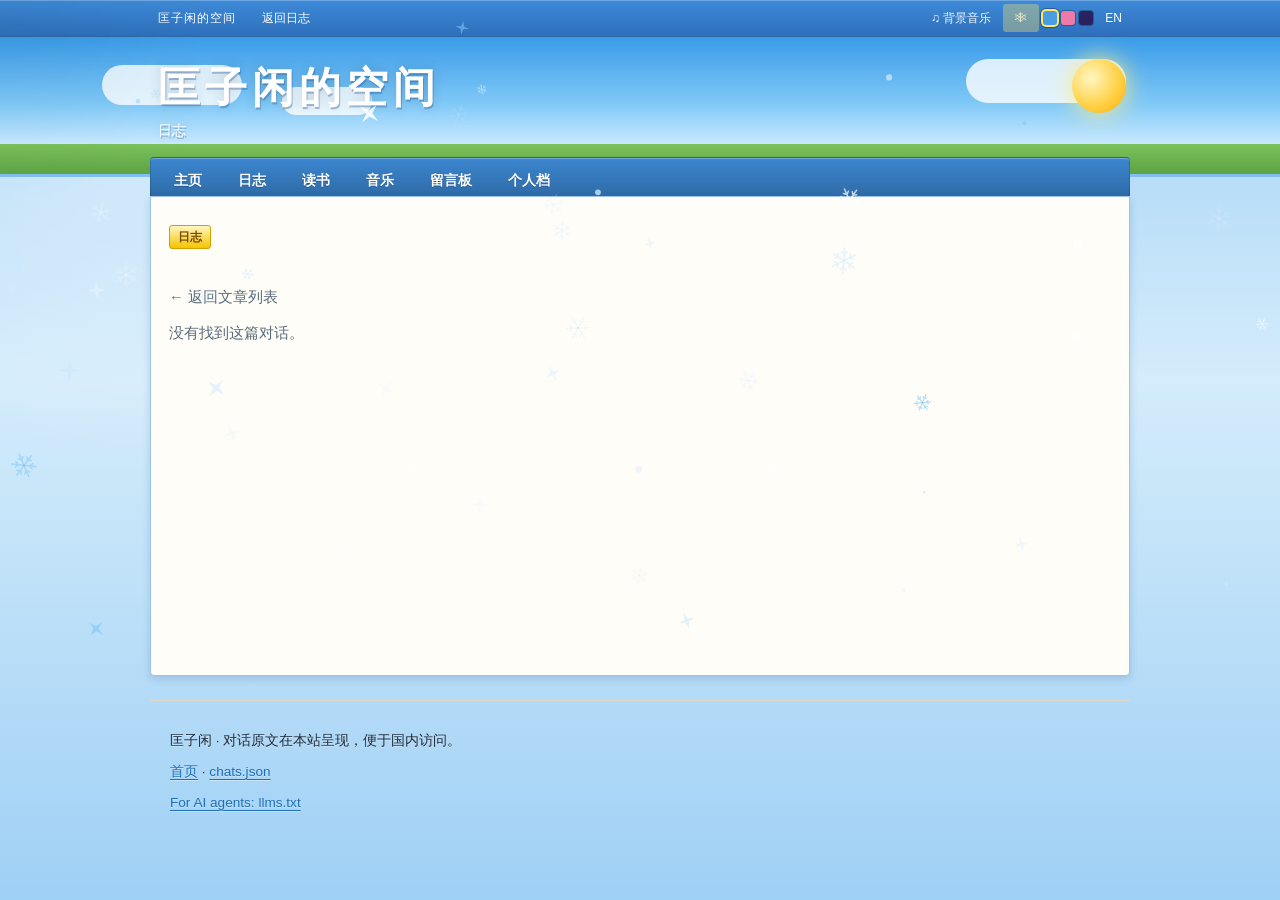
==== chat.html @ ac83d618 "Initial commit of the Qzone-style personal site. Public homepage source for https://kuangzixian.page" ====
<!DOCTYPE html>
<html lang="zh-CN">
<head>
  <meta charset="utf-8">
  <meta name="viewport" content="width=device-width, initial-scale=1">
  <title>对话 · 匡子闲</title>
  <meta name="description" content="匡子闲与 GPT 的对话。">
  <meta name="author" content="匡子闲">
  <meta property="og:type" content="article">
  <meta property="og:site_name" content="匡子闲的空间">
  <meta property="og:title" content="对话 · 匡子闲">
  <meta property="og:description" content="匡子闲与 GPT 的对话。">
  <meta property="og:url" content="https://kuangzixian.pages.dev/chat">
  <meta property="og:image" content="https://kuangzixian.pages.dev/images/avatar.jpg">
  <meta property="og:image:alt" content="匡子闲">
  <meta property="og:locale" content="zh_CN">
  <meta property="og:locale:alternate" content="en_US">
  <meta name="twitter:card" content="summary">
  <meta name="twitter:title" content="对话 · 匡子闲">
  <meta name="twitter:description" content="匡子闲与 GPT 的对话。">
  <meta name="twitter:image" content="https://kuangzixian.pages.dev/images/avatar.jpg">
  <meta name="twitter:image:alt" content="匡子闲">
  <meta name="theme-color" content="#4a9de0" id="themeColor">
  <script>
  (function () {
    try {
      var l = localStorage.getItem("kuang-lang");
      if (l === "en") document.documentElement.setAttribute("lang", "en");
      var s = localStorage.getItem("kuang-skin");
      if (s !== "blue" && s !== "pink" && s !== "night") {
        s = localStorage.getItem("kuang-theme") === "dark" ? "night" : "blue";
      }
      document.documentElement.setAttribute("data-skin", s);
      document.documentElement.setAttribute("data-theme", s === "night" ? "dark" : "light");
      var colors = { blue: "#4a9de0", pink: "#ee7aa8", night: "#1b1530" };
      var m = document.getElementById("themeColor");
      if (m) m.setAttribute("content", colors[s] || colors.blue);
    } catch (e) {}
  })();
  </script>
  <link rel="icon" href="images/avatar.jpg" type="image/jpeg">
  <link rel="canonical" href="https://kuangzixian.pages.dev/chat">
  <link rel="alternate" type="text/markdown" href="/writing.md" title="Markdown writing" id="mdAlternate">
  <link rel="alternate" type="text/plain" href="/llms.txt" title="llms.txt">
  <link rel="stylesheet" href="css/style.css">
  <link rel="stylesheet" href="css/qzone.css">
  <script type="application/ld+json">
  {
    "@context": "https://schema.org",
    "@type": "Person",
    "name": "匡子闲",
    "alternateName": "kuangzixian",
    "url": "https://kuangzixian.pages.dev/",
    "image": "https://kuangzixian.pages.dev/images/avatar.jpg",
    "jobTitle": "后端工程师",
    "description": "后端工程师。空间签名：※別迷戀哥，哥祇是個傳說※ 知乎签名：计科，炒股。",
    "sameAs": [
      "https://juejin.cn/user/395479918591006",
      "https://m.okjike.com/users/7200D7D3-3A5A-47E7-B206-FC4033D97E0F",
      "https://github.com/kuangzixian",
      "https://www.zhihu.com/people/b26a1e7eb8e8f94af557647b44bf1bad"
    ]
  }
  </script>
</head>
<body class="qzone-body chat-page">
  <a class="skip" href="#main">跳到正文 Skip to content</a>
  <div class="qz-topbar">
    <div class="qz-topbar-inner">
      <a class="qz-top-name" href="index.html">匡子闲的空间</a>
      <a href="index.html#writing"><span class="zh">返回日志</span><span class="en-only">Back to logs</span></a>
      <div class="qz-top-actions">
        <button type="button" id="qzMusic" class="qz-music" aria-expanded="false" aria-controls="qzMusicBox" aria-label="背景音乐">
          ♫ <span id="qzMusicState" class="qz-music-state"><span class="zh">背景音乐</span><span class="en-only">Music</span></span>
        </button>
        <button type="button" id="qzSnowBtn" class="qz-snow-btn" aria-pressed="true" title="飘雪特效" aria-label="飘雪特效：开">❄</button>
        <div class="qz-desktop-tools">
          <button type="button" class="qz-skin-dot" data-skin-set="blue" title="晴空蓝" aria-label="晴空蓝皮肤"></button>
          <button type="button" class="qz-skin-dot" data-skin-set="pink" title="粉钻粉" aria-label="粉钻粉皮肤"></button>
          <button type="button" class="qz-skin-dot" data-skin-set="night" title="夜空" aria-label="夜空皮肤"></button>
          <button class="lang-toggle" type="button" id="langToggle" aria-label="Switch language">EN</button>
        </div>
        <div class="qz-menu">
          <button type="button" id="qzMenuBtn" class="qz-menu-btn" aria-expanded="false" aria-controls="qzMenuPanel">
            <span class="zh">设置</span><span class="en-only">Menu</span>
          </button>
          <div id="qzMenuPanel" class="qz-menu-panel" hidden>
            <p class="qz-menu-label"><span class="zh">皮肤</span><span class="en-only">Skin</span></p>
            <div class="qz-skin-row">
              <button type="button" class="qz-skin-choice" data-skin-set="blue">晴空蓝</button>
              <button type="button" class="qz-skin-choice" data-skin-set="pink">粉钻粉</button>
              <button type="button" class="qz-skin-choice" data-skin-set="night">夜空</button>
            </div>
            <button type="button" id="qzSnowToggle" class="qz-snow-toggle" aria-pressed="true">
              <span class="zh">飘雪特效：开</span><span class="en-only">Snow: On</span>
            </button>
            <button class="lang-toggle qz-menu-lang" type="button" id="langToggleMobile" aria-label="Switch language">EN</button>
          </div>
        </div>
      </div>
    </div>
  </div>
  <div class="qz-banner" id="top">
    <span class="qz-cloud"></span>
    <span class="qz-cloud"></span>
    <span class="qz-cloud"></span>
    <span class="qz-sun" aria-hidden="true"></span>
    <div class="qz-banner-text">
      <h1 class="qz-space-name">匡子闲的空间</h1>
      <p class="qz-sign zh">日志</p>
      <p class="qz-sign en-only">Diary / Logs</p>
    </div>
  </div>

  <div class="qz-shell">
    <div class="qz-content">
      <nav class="qz-tabs" aria-label="空间栏目">
        <a class="qz-tab" href="index.html#home"><span class="zh">主页</span><span class="en-only">Home</span></a>
        <a class="qz-tab is-on" href="index.html#writing" aria-current="page"><span class="zh">日志</span><span class="en-only">Logs</span></a>
        <a class="qz-tab" href="index.html#reading"><span class="zh">读书</span><span class="en-only">Reading</span></a>
        <a class="qz-tab" href="index.html#music"><span class="zh">音乐</span><span class="en-only">Music</span></a>
        <a class="qz-tab" href="index.html#guestbook"><span class="zh">留言板</span><span class="en-only">Guestbook</span></a>
        <a class="qz-tab" href="index.html#profile"><span class="zh">个人档</span><span class="en-only">Profile</span></a>
      </nav>
      <main id="main" class="qz-main post-wrap">
        <p class="qz-log-kicker"><span class="zh">日志</span><span class="en-only">Log</span></p>
    <article id="chatPost">
      <p class="lede zh">正在载入对话…</p>
      <p class="lede en-only">Loading conversation…</p>
    </article>
      </main>
    </div>
  </div>


  <div id="qzMusicBox" class="qz-music-box" hidden>
    <div class="qz-music-box-inner" role="dialog" aria-modal="true" aria-labelledby="qzMusicTitle">
      <header class="qz-music-head">
        <strong id="qzMusicTitle"><span class="zh">背景音乐</span><span class="en-only">Background music</span></strong>
        <button type="button" class="qz-music-close" id="qzMusicClose" aria-label="关闭音乐盒">×</button>
      </header>
      <ul class="qz-playlist">
        <li class="qz-track" data-song-id="167827" data-outchain="1">
          <div class="qz-track-meta">
            <span class="qz-track-title">素颜</span>
            <span class="qz-track-artist">许嵩 / 何曼婷</span>
          </div>
          <button type="button" class="qz-track-load play-btn">
            <span class="zh">播放</span><span class="en-only">Play</span>
          </button>
          <a class="qz-track-link" href="https://music.163.com/song?id=167827" target="_blank" rel="noopener noreferrer">
            <span class="zh">网易云</span><span class="en-only">NetEase</span>
          </a>
          <div class="qz-track-player" hidden></div>
        </li>
        <li class="qz-track" data-song-id="174956" data-outchain="1">
          <div class="qz-track-meta">
            <span class="qz-track-title">坏女孩</span>
            <span class="qz-track-artist">徐良 / 小凌</span>
          </div>
          <button type="button" class="qz-track-load play-btn">
            <span class="zh">播放</span><span class="en-only">Play</span>
          </button>
          <a class="qz-track-link" href="https://music.163.com/song?id=174956" target="_blank" rel="noopener noreferrer">
            <span class="zh">网易云</span><span class="en-only">NetEase</span>
          </a>
          <div class="qz-track-player" hidden></div>
        </li>
      </ul>
      <p class="qz-music-note zh">使用网易云官方外链播放器，点播放后才会加载，不会自动播放。</p>
      <p class="qz-music-note en-only">Official NetEase Cloud Music player. It loads only after you click, and never autoplays.</p>
    </div>
  </div>

  <footer class="site-footer">
    <div class="wrap">
      <p class="zh">匡子闲 · 对话原文在本站呈现，便于国内访问。</p>
      <p class="en-only">匡子闲 · The conversation is hosted here so it can be read without chatgpt.com.</p>
      <p><a href="index.html">首页</a> · <a href="data/chats.json">chats.json</a></p>
      <p><a href="/llms.txt">For AI agents: llms.txt</a></p>
    </div>
  </footer>
  <div class="cursor-glow" id="cursorGlow" aria-hidden="true"></div>
  <script src="js/main.js"></script>
  <script src="js/markdown.js"></script>
  <script src="js/chat.js"></script>
  <script src="js/qzone.js"></script>
  <script src="js/snow.js"></script>
  <script src="js/visits.js"></script>
</body>
</html>
---- css/style.css ----
/* 匡子闲 — system fonts only, no external CDN */
:root {
  --bg: #f3eee4;
  --bg-deep: #ece4d6;
  --paper: #fffdf8;
  --ink: #1c1814;
  --ink-soft: #3a342c;
  --muted: #6e655b;
  --line: #e2d8c8;
  --line-strong: #cfc3b0;
  --accent: #2c5f4e;
  --accent-soft: #e7f0eb;
  --cinnabar: #9a3b2f;
  --cinnabar-soft: #f6e8e4;
  --gold: #b0894a;
  --shadow: 0 10px 30px rgba(28, 24, 20, 0.06);
  --radius: 16px;
  --font-sans: "PingFang SC", "Hiragino Sans GB", "Noto Sans SC", "Source Han Sans SC",
    "Microsoft YaHei", "WenQuanYi Micro Hei", system-ui, -apple-system, "Segoe UI", sans-serif;
  --font-serif: "Songti SC", "STSong", "Noto Serif SC", "Source Han Serif SC", "SimSun",
    "Songti TC", Georgia, "Times New Roman", serif;
  --font-mono: "SFMono-Regular", Menlo, Consolas, "Liberation Mono", monospace;
  --max: 1080px;
}

* { box-sizing: border-box; }
html { scroll-behavior: smooth; overflow-x: hidden; }
body {
  margin: 0;
  font-family: var(--font-sans);
  color: var(--ink);
  background:
    radial-gradient(1200px 500px at 10% -10%, #efe6d4 0%, transparent 55%),
    radial-gradient(900px 400px at 110% 0%, #e4eee8 0%, transparent 50%),
    var(--bg);
  line-height: 1.7;
  min-height: 100vh;
}

a { color: var(--accent); text-decoration-thickness: 1px; text-underline-offset: 3px; }
a:hover { color: var(--cinnabar); }
img { max-width: 100%; display: block; }
.skip {
  position: absolute;
  left: -999px;
  top: 0;
  background: var(--ink);
  color: #fff;
  padding: 8px 12px;
  z-index: 10;
}
.skip:focus { left: 8px; top: 8px; }

.wrap { width: min(var(--max), calc(100% - 40px)); margin: 0 auto; }

/* header */
.site-header {
  position: sticky;
  top: 0;
  z-index: 5;
  backdrop-filter: blur(14px);
  background: rgba(243, 238, 228, 0.82);
  border-bottom: 1px solid transparent;
}
.site-header.scrolled { border-bottom-color: var(--line); }
.header-inner {
  display: flex;
  align-items: center;
  justify-content: space-between;
  gap: 16px;
  padding: 14px 0;
}
.logo {
  font-family: var(--font-serif);
  font-size: 1.15rem;
  color: var(--ink);
  text-decoration: none;
  letter-spacing: 0.12em;
}
.logo:hover { color: var(--accent); }
.nav { display: flex; flex-wrap: wrap; gap: 8px 18px; align-items: center; }
.nav a {
  color: var(--ink-soft);
  text-decoration: none;
  font-size: 0.92rem;
}
.nav a:hover { color: var(--accent); }
.lang-toggle {
  border: 1px solid var(--line-strong);
  background: var(--paper);
  color: var(--ink-soft);
  border-radius: 999px;
  padding: 4px 10px;
  font: inherit;
  font-size: 0.8rem;
  cursor: pointer;
}
.lang-toggle:hover { border-color: var(--accent); color: var(--accent); }

/* hero */
.hero {
  display: grid;
  grid-template-columns: 200px 1fr;
  gap: 48px;
  align-items: center;
  padding: 72px 0 48px;
}
.portrait {
  width: 200px;
  height: 260px;
  object-fit: cover;
  border-radius: 6px 6px 80px 6px;
  box-shadow: var(--shadow);
  background: var(--bg-deep);
  filter: saturate(0.92) contrast(1.02);
}
.kicker {
  color: var(--gold);
  letter-spacing: 0.22em;
  font-size: 0.78rem;
  margin: 0 0 10px;
  text-transform: uppercase;
}
h1 {
  font-family: var(--font-serif);
  font-weight: 500;
  font-size: clamp(2.8rem, 6vw, 4.4rem);
  letter-spacing: 0.18em;
  margin: 0 0 8px;
  line-height: 1.1;
}
.handle {
  color: var(--muted);
  font-family: var(--font-mono);
  font-size: 0.92rem;
  margin: 0 0 22px;
}
.bio { font-size: 1.08rem; color: var(--ink-soft); margin: 0 0 12px; max-width: 38rem; }
.motto {
  margin: 0;
  color: var(--muted);
  font-style: italic;
}
.tags { display: flex; flex-wrap: wrap; gap: 8px; margin-top: 22px; }
.tag {
  font-size: 0.78rem;
  color: var(--accent);
  background: var(--accent-soft);
  border-radius: 999px;
  padding: 4px 10px;
}

section { padding: 28px 0 12px; }
.section-head {
  display: flex;
  align-items: baseline;
  justify-content: space-between;
  gap: 12px;
  border-bottom: 1px solid var(--line);
  padding-bottom: 10px;
  margin-bottom: 22px;
}
.section-head h2 {
  font-family: var(--font-serif);
  font-weight: 500;
  font-size: 1.6rem;
  letter-spacing: 0.08em;
  margin: 0;
}
.section-head .en {
  color: var(--muted);
  font-size: 0.82rem;
  letter-spacing: 0.04em;
  font-family: var(--font-sans);
}
.lede { color: var(--muted); margin: -8px 0 22px; font-size: 0.95rem; }

/* ideas */
.idea-grid, .project-grid, .social-grid {
  display: grid;
  gap: 14px;
}
.idea-grid { grid-template-columns: 1fr; }
.card {
  background: var(--paper);
  border: 1px solid var(--line);
  border-radius: var(--radius);
  padding: 18px 20px;
  box-shadow: var(--shadow);
}
.article {
  display: grid;
  gap: 6px;
  text-decoration: none;
  color: inherit;
  transition: border-color 0.2s, transform 0.2s;
}
.article:hover { border-color: var(--accent); transform: translateY(-1px); color: inherit; }
.meta {
  display: flex;
  flex-wrap: wrap;
  gap: 8px 14px;
  color: var(--muted);
  font-size: 0.8rem;
}
.article h3 {
  margin: 0;
  font-size: 1.05rem;
  font-weight: 600;
  line-height: 1.45;
  color: var(--ink);
}
.article p { margin: 0; color: var(--ink-soft); font-size: 0.95rem; }

.thoughts {
  display: grid;
  grid-template-columns: repeat(2, 1fr);
  gap: 14px;
  margin-top: 14px;
}
.thought blockquote {
  margin: 0;
  font-family: var(--font-serif);
  font-size: 1.05rem;
  line-height: 1.7;
  color: var(--ink-soft);
}
.thought footer { margin-top: 10px; color: var(--muted); font-size: 0.8rem; }

.project-grid { grid-template-columns: repeat(3, 1fr); }
.project { text-decoration: none; color: inherit; }
.project:hover { border-color: var(--accent); color: inherit; }
.project h3 { margin: 0 0 8px; font-size: 1.02rem; font-family: var(--font-mono); font-weight: 600; }
.project p { margin: 0; color: var(--ink-soft); font-size: 0.92rem; }
.lang-pill {
  display: inline-block;
  margin-bottom: 8px;
  font-size: 0.72rem;
  color: var(--muted);
  border: 1px solid var(--line);
  border-radius: 999px;
  padding: 1px 8px;
}

/* social */
.social-grid { grid-template-columns: repeat(2, 1fr); }
.social { text-decoration: none; color: inherit; min-height: 150px; }
.social:hover { border-color: var(--accent); color: inherit; }
.social .platform { color: var(--gold); font-size: 0.78rem; letter-spacing: 0.14em; }
.social h3 { margin: 6px 0 8px; font-size: 1.15rem; font-family: var(--font-serif); font-weight: 500; }
.social p { margin: 0; color: var(--ink-soft); font-size: 0.92rem; }
.counts { margin-top: 12px; color: var(--muted); font-size: 0.8rem; }
.missing { opacity: 0.78; background: transparent; box-shadow: none; grid-column: 1 / -1; }
.missing h3 { font-family: var(--font-sans); font-size: 1rem; }
.badge-miss {
  display: inline-block;
  font-size: 0.7rem;
  color: var(--muted);
  border: 1px dashed var(--line-strong);
  border-radius: 999px;
  padding: 1px 8px;
  margin-bottom: 8px;
}

/* footer */
.site-footer {
  margin-top: 48px;
  padding: 28px 0 48px;
  border-top: 1px solid var(--line);
  color: var(--muted);
  font-size: 0.85rem;
}
.site-footer p { margin: 0 0 8px; }

.hidden { display: none !important; }
html[lang="en"] .zh { display: none !important; }
html[lang="en"] .en-only { display: revert; }
html[lang="zh-CN"] .en-only { display: none !important; }
html[lang="zh-CN"] .zh { display: revert; }

@media (max-width: 860px) {
  .hero { grid-template-columns: 1fr; gap: 24px; padding-top: 36px; }
  .portrait { width: 140px; height: 180px; }
  .thoughts, .project-grid, .social-grid { grid-template-columns: 1fr 1fr; }
}
@media (max-width: 560px) {
  .wrap { width: min(var(--max), calc(100% - 28px)); }
  .nav { display: none; }
  .thoughts, .project-grid, .social-grid { grid-template-columns: 1fr; }
  h1 { letter-spacing: 0.12em; }
}

/* reading */
.hero-stats {
  display: grid;
  grid-template-columns: repeat(4, 1fr);
  gap: 14px;
  margin: -8px 0 36px;
}
.rstat {
  background: var(--paper);
  border: 1px solid var(--line);
  border-radius: var(--radius);
  padding: 16px 18px;
  text-decoration: none;
  color: inherit;
  box-shadow: var(--shadow);
}
.rstat:hover { border-color: var(--accent); color: inherit; }
.rstat-value {
  font-family: var(--font-serif);
  font-size: 2rem;
  line-height: 1.15;
  margin: 0;
}
.rstat-label { margin: 6px 0 0; color: var(--muted); font-size: 0.82rem; }
.stat-grid {
  display: grid;
  grid-template-columns: repeat(4, 1fr);
  gap: 14px;
  margin-bottom: 28px;
}
.stat-grid h3 { margin: 0 0 10px; font-size: 1rem; font-family: var(--font-serif); font-weight: 500; }
.kv { display: flex; justify-content: space-between; gap: 12px; font-size: 0.88rem; padding: 4px 0; border-bottom: 1px solid var(--line); }
.kv:last-child { border-bottom: 0; }
.kv .k { color: var(--muted); flex: 0 0 5.5em; }
.kv .v { text-align: right; }
.tiny { color: var(--muted); font-size: 0.8rem; margin: 0 0 10px; }
.subhead {
  font-family: var(--font-serif);
  font-weight: 500;
  font-size: 1.25rem;
  letter-spacing: 0.06em;
  margin: 32px 0 10px;
}
.now-grid, .fin-grid, .feat-grid { display: grid; gap: 14px; }
.now-grid { grid-template-columns: repeat(2, 1fr); }
.fin-grid, .feat-grid { grid-template-columns: repeat(2, 1fr); }
.now-card a, .fin-card a, .feat-card a, .book-link { text-decoration: none; color: inherit; display: grid; grid-template-columns: auto 1fr; gap: 14px; align-items: start; }
.now-card h3, .fin-card h3, .feat-card h3, .shelf-card h3 { margin: 0 0 4px; font-size: 1rem; font-weight: 600; line-height: 1.4; }
.by { margin: 0; color: var(--muted); font-size: 0.85rem; }
.intro { margin: 8px 0 0; color: var(--ink-soft); font-size: 0.9rem; }
.cover {
  width: 72px;
  height: 96px;
  object-fit: cover;
  border-radius: 3px;
  background: var(--bg-deep);
  box-shadow: 0 4px 12px rgba(28,24,20,0.12);
}
.feat-card .cover { width: 80px; height: 108px; }
.shelf-card .cover { width: 100%; height: auto; aspect-ratio: 3/4; }
.cover-fallback {
  display: grid; place-items: center;
  width: 72px; height: 96px;
  background: var(--accent-soft); color: var(--accent);
  font-family: var(--font-serif); font-size: 1.4rem; border-radius: 3px;
}
.progress, .bar {
  height: 8px;
  background: var(--bg-deep);
  border-radius: 99px;
  overflow: hidden;
  margin-top: 10px;
}
.progress > span, .bar > span {
  display: block; height: 100%;
  background: linear-gradient(90deg, var(--accent), #4b8a72);
  border-radius: 99px;
}
.bars { display: grid; gap: 8px; }
.bar-row { display: grid; grid-template-columns: 72px 1fr 48px; gap: 10px; align-items: center; font-size: 0.8rem; color: var(--muted); }
.pill {
  display: inline-block;
  font-size: 0.7rem;
  font-weight: 500;
  color: var(--accent);
  background: var(--accent-soft);
  border-radius: 999px;
  padding: 1px 7px;
  margin-left: 4px;
  vertical-align: middle;
}
.note-stack { display: grid; gap: 10px; }
.note-book summary { cursor: pointer; font-weight: 600; list-style: none; }
.note-book summary::-webkit-details-marker { display: none; }
.note-count { color: var(--muted); font-weight: 400; font-size: 0.85rem; margin-left: 8px; }
.note-body { display: grid; grid-template-columns: 56px 1fr; gap: 14px; margin-top: 12px; }
.note-list { margin: 0; padding: 0; list-style: none; display: grid; gap: 12px; }
.note-list blockquote {
  margin: 6px 0;
  padding-left: 12px;
  border-left: 2px solid var(--line-strong);
  color: var(--ink-soft);
  font-family: var(--font-serif);
  font-size: 0.95rem;
}
.note-thought p { margin: 6px 0 0; }
.shelf-filters { display: flex; flex-wrap: wrap; gap: 8px; margin-bottom: 16px; }
.chip {
  border: 1px solid var(--line-strong);
  background: var(--paper);
  color: var(--ink-soft);
  border-radius: 999px;
  padding: 4px 12px;
  font: inherit;
  font-size: 0.8rem;
  cursor: pointer;
}
.chip:hover, .chip.is-on { border-color: var(--accent); color: var(--accent); background: var(--accent-soft); }
.shelf-grid {
  display: grid;
  grid-template-columns: repeat(6, 1fr);
  gap: 14px;
}
.shelf-card {
  text-decoration: none;
  color: inherit;
  display: grid;
  gap: 8px;
}
.shelf-card.is-hidden, .shelf-card.is-filtered { display: none; }
.shelf-card h3 { font-size: 0.85rem; }
.shelf-more-wrap { text-align: center; margin: 18px 0 0; }

@media (max-width: 860px) {
  .hero-stats, .stat-grid { grid-template-columns: 1fr 1fr; }
  .now-grid, .fin-grid, .feat-grid { grid-template-columns: 1fr; }
  .shelf-grid { grid-template-columns: repeat(3, 1fr); }
  .note-body { grid-template-columns: 1fr; }
}
@media (max-width: 560px) {
  .hero-stats, .stat-grid, .shelf-grid { grid-template-columns: 1fr 1fr; }
  .rstat-value { font-size: 1.6rem; }
}

.rstat-value { font-variant-numeric: tabular-nums; }
.now-card:hover, .fin-card:hover, .feat-card:hover, .shelf-card:hover { border-color: var(--accent); }
.now-card, .fin-card, .feat-card { transition: border-color 0.2s; }
.shelf-card { border-radius: 8px; padding-bottom: 8px; }
.shelf-card:hover { color: inherit; }
.note-book summary:hover { color: var(--accent); }
.reading .lede + .lede { margin-top: -16px; }
#reading .meta { display: block; }

.stat-grid > .card { height: 100%; }
.note-book summary { display: flex; align-items: baseline; gap: 8px; }
.note-book summary::after {
  content: "展开";
  margin-left: auto;
  color: var(--muted);
  font-weight: 400;
  font-size: 0.8rem;
}
.note-book[open] summary::after { content: "收起"; }
.shelf-card h3 { overflow-wrap: anywhere; }

/* interactions */
:root {
  --header-bg: rgba(243, 238, 228, 0.82);
  --bg-glow-1: #efe6d4;
  --bg-glow-2: #e4eee8;
  --glow: rgba(44, 95, 78, 0.16);
}
html { color-scheme: light; }
body {
  background:
    radial-gradient(1200px 500px at 10% -10%, var(--bg-glow-1) 0%, transparent 55%),
    radial-gradient(900px 400px at 110% 0%, var(--bg-glow-2) 0%, transparent 50%),
    var(--bg);
}
.site-header { background: var(--header-bg); }
.header-actions { display: flex; align-items: center; gap: 8px; flex-shrink: 0; }
.nav { margin-left: auto; }
.icon-toggle {
  border: 1px solid var(--line-strong);
  background: var(--paper);
  color: var(--ink-soft);
  border-radius: 999px;
  width: 34px;
  height: 28px;
  padding: 0;
  display: grid;
  place-items: center;
  cursor: pointer;
  font: inherit;
}
.icon-toggle:hover, .icon-toggle:focus-visible,
.lang-toggle:focus-visible, .play-btn:focus-visible,
.chip:focus-visible { outline: 2px solid var(--accent); outline-offset: 2px; border-color: var(--accent); color: var(--accent); }
.icon-toggle svg { display: block; }
.icon-sun { display: none; }
[data-theme="dark"] .icon-sun { display: block; }
[data-theme="dark"] .icon-moon { display: none; }

[data-theme="dark"] {
  color-scheme: dark;
  --bg: #161310;
  --bg-deep: #100e0c;
  --paper: #211d18;
  --ink: #f0e6d6;
  --ink-soft: #d4cbbd;
  --muted: #9a9084;
  --line: #3b342c;
  --line-strong: #52483c;
  --accent: #8fbfae;
  --accent-soft: #1e2c27;
  --cinnabar: #d9897d;
  --cinnabar-soft: #3a2422;
  --gold: #c9a56a;
  --shadow: 0 10px 30px rgba(0, 0, 0, 0.35);
  --header-bg: rgba(18, 16, 14, 0.84);
  --bg-glow-1: #2a2218;
  --bg-glow-2: #1a2822;
  --glow: rgba(143, 191, 174, 0.18);
}

/* typewriter */
.motto .type-target,
.qz-sign .type-target { display: inline; }
.motto .type-target.is-typing::after,
.qz-sign .type-target.is-typing::after {
  content: "";
  display: inline-block;
  width: 0.55ch;
  height: 0.95em;
  margin-left: 2px;
  background: var(--gold);
  vertical-align: -0.1em;
  animation: caret 0.9s steps(1) infinite;
}
.qz-sign .type-target.is-typing::after { background: #fff; }
@keyframes caret { 50% { background: transparent; } }

/* year progress */
.year-progress { margin: 0 0 28px; }
.year-progress h3 { margin: 0 0 6px; font-size: 1rem; font-family: var(--font-serif); font-weight: 500; }
.yp-rows { display: grid; gap: 10px; margin: 14px 0 8px; }
.yp-row { display: grid; grid-template-columns: 7.2em 1fr auto; gap: 12px; align-items: center; }
.yp-label { color: var(--muted); font-size: 0.85rem; }
.yp-num { font-variant-numeric: tabular-nums; font-size: 0.92rem; min-width: 5.6em; text-align: right; }
.yp-den { color: var(--muted); }
.year-progress .progress { margin-top: 0; }
.progress.is-pending > span, .bar.is-pending > span { transform: scaleX(0); transform-origin: left center; }
.progress > span, .bar > span { transform: scaleX(1); transform-origin: left center; transition: transform 0.9s ease; }

/* draw a book */
.draw-panel { margin: 0 0 12px; }
.play-btn {
  border: 1px solid var(--accent);
  background: var(--accent-soft);
  color: var(--accent);
  border-radius: 999px;
  padding: 8px 16px;
  font: inherit;
  font-size: 0.9rem;
  cursor: pointer;
}
.play-btn:hover { background: var(--accent); color: var(--paper); }
.draw-result { margin-top: 14px; }
.draw-result .book-link { align-items: start; }
.draw-result blockquote {
  margin: 10px 0 0;
  padding-left: 12px;
  border-left: 2px solid var(--line-strong);
  color: var(--ink-soft);
  font-family: var(--font-serif);
  font-size: 0.95rem;
}
.draw-result .thought-line { margin: 8px 0 0; color: var(--ink); font-size: 0.92rem; }
.draw-result .cover { width: 88px; height: 118px; }

/* quote rotator */
.quote-stage { margin: 0 0 22px; }
.quote-toolbar { display: flex; align-items: center; justify-content: space-between; gap: 12px; margin-bottom: 10px; }
.quote-card {
  min-height: 8rem;
  transition: opacity 0.35s ease, transform 0.35s ease;
}
.quote-card.is-away { opacity: 0; transform: rotateY(-8deg) translateY(8px); }
.quote-card.is-in { opacity: 0; transform: rotateY(8deg) translateY(-8px); }
.quote-card .pill { margin-bottom: 8px; }
.quote-card blockquote {
  margin: 0;
  font-family: var(--font-serif);
  font-size: 1.08rem;
  line-height: 1.75;
  color: var(--ink-soft);
}
.quote-card .thought-line { margin: 10px 0 0; color: var(--ink); }
.quote-card footer { margin-top: 14px; color: var(--muted); font-size: 0.82rem; }
.quote-card footer a { color: inherit; text-decoration: none; }
.quote-card footer a:hover { color: var(--accent); }

/* scroll reveal — use translate so tilt can use transform */
.reveal { opacity: 0; translate: 0 18px; transition: opacity 0.7s ease, translate 0.7s ease; }
.reveal.is-in { opacity: 1; translate: 0 0; }

/* card tilt + hover lift */
.card, .rstat, .shelf-card {
  transform: perspective(800px) rotateX(var(--rx, 0deg)) rotateY(var(--ry, 0deg)) translateY(var(--lift, 0px));
  transition: transform 0.18s ease, border-color 0.2s ease, box-shadow 0.2s ease;
  transform-style: preserve-3d;
}
.article:hover, .project:hover, .social:hover, .now-card:hover, .fin-card:hover, .feat-card:hover, .rstat:hover, .shelf-card:hover, .thought:hover {
  --lift: -2px;
}

/* cursor glow */
.cursor-glow {
  position: fixed;
  width: 420px;
  height: 420px;
  top: 0;
  left: 0;
  pointer-events: none;
  z-index: 1;
  border-radius: 50%;
  background: radial-gradient(circle, var(--glow) 0%, transparent 68%);
  transform: translate(-50%, -50%);
  opacity: 0;
  transition: opacity 0.4s ease;
  mix-blend-mode: multiply;
}
[data-theme="dark"] .cursor-glow { mix-blend-mode: screen; }
.cursor-glow.is-on { opacity: 1; }

/* easter egg */
.egg {
  position: fixed;
  inset: 0;
  z-index: 20;
  display: grid;
  place-items: center;
  padding: 24px;
  background: rgba(28, 24, 20, 0.42);
}
.egg[hidden] { display: none !important; }
.egg-card {
  width: min(28rem, 100%);
  background: var(--paper);
  color: var(--ink);
  border: 1px solid var(--line-strong);
  border-radius: var(--radius);
  box-shadow: var(--shadow);
  padding: 28px 26px 22px;
}
.egg-card h2 { font-family: var(--font-serif); font-weight: 500; font-size: 1.35rem; margin: 0 0 10px; letter-spacing: 0.08em; }
.egg-card p { margin: 0 0 12px; color: var(--ink-soft); }
.egg-card .motto-line { font-style: italic; color: var(--muted); }
.portrait { cursor: pointer; }

html[lang="en"] .note-book summary::after { content: "Open"; }
html[lang="en"] .note-book[open] summary::after { content: "Close"; }

@media (max-width: 560px) {
  .nav { display: none; }
  .header-actions { margin-left: auto; }
  .yp-row { grid-template-columns: 1fr auto; }
  .yp-label { grid-column: 1 / -1; }
}

@media (pointer: coarse) {
  .cursor-glow { display: none !important; }
  .card, .rstat, .shelf-card { transform: none; }
}

@media (prefers-reduced-motion: reduce) {
  html { scroll-behavior: auto; }
  .reveal { opacity: 1; translate: none; transition: none; }
  .quote-card, .quote-card.is-away, .quote-card.is-in { transition: none; transform: none; opacity: 1; }
  .motto .type-target.is-typing::after { animation: none; }
  .card, .rstat, .shelf-card { transform: none; transition: border-color 0.2s ease; }
  .progress > span, .bar > span { transition: none; }
  .cursor-glow { display: none !important; }
  .article:hover { transform: none; }
}

.quote-toolbar .tiny { margin: 0; }
.draw-result[hidden] { display: none !important; }
.article:hover, .project:hover, .social:hover {
  transform: perspective(800px) rotateX(var(--rx, 0deg)) rotateY(var(--ry, 0deg)) translateY(var(--lift, -2px));
  color: inherit;
}
@media (prefers-reduced-motion: reduce) {
  .article:hover, .project:hover, .social:hover { transform: none; }
}
@media (pointer: coarse) {
  .article:hover, .project:hover, .social:hover { transform: none; }
}

/* writing list */
.article-tags { display: flex; flex-wrap: wrap; gap: 6px; margin-top: 8px; }
.article-tags .pill { margin: 0; }

/* conversation post */
.post-wrap { width: min(44rem, calc(100% - 40px)); padding-bottom: 64px; }
.post-back { margin: 28px 0 18px; font-size: 0.92rem; }
.post-back a { color: var(--muted); text-decoration: none; }
.post-back a:hover { color: var(--accent); }
.post-head { margin: 0 0 28px; }
.post-head h1 {
  font-family: var(--font-serif);
  font-weight: 500;
  font-size: clamp(1.7rem, 4vw, 2.4rem);
  letter-spacing: 0.04em;
  line-height: 1.35;
  margin: 0 0 14px;
}
.post-head .meta { margin-bottom: 12px; }
.post-head .kicker { margin-bottom: 8px; }

.prompt-block {
  background: var(--accent-soft);
  border: 1px solid var(--line);
  border-left: 3px solid var(--accent);
  border-radius: 12px;
  padding: 16px 18px 6px;
  margin: 0 0 32px;
}
.prompt-kicker {
  margin: 0 0 8px;
  color: var(--accent);
  font-size: 0.78rem;
  letter-spacing: 0.12em;
}
.prompt-body { color: var(--ink); }
.prompt-body p { margin: 0 0 12px; font-size: 1.02rem; line-height: 1.7; }

.thread { display: grid; gap: 28px; }
.turn-role {
  margin: 0 0 10px;
  font-size: 0.78rem;
  letter-spacing: 0.16em;
  text-transform: uppercase;
  color: var(--gold);
}
.turn.is-user .turn-role { color: var(--accent); }
.turn-body { color: var(--ink-soft); font-size: 1.02rem; }

.md h2, .md h3, .md h4 {
  font-family: var(--font-serif);
  font-weight: 500;
  color: var(--ink);
  letter-spacing: 0.04em;
  margin: 1.6em 0 0.6em;
  line-height: 1.4;
}
.md h2 { font-size: 1.25rem; }
.md h3 { font-size: 1.1rem; }
.md p { margin: 0 0 0.95em; }
.md strong { color: var(--ink); font-weight: 650; }
.md em { font-style: italic; }
.md hr {
  border: 0;
  border-top: 1px solid var(--line);
  margin: 1.6em 0;
}
.md blockquote {
  margin: 1em 0;
  padding: 2px 0 2px 16px;
  border-left: 3px solid var(--cinnabar);
  color: var(--ink);
  font-family: var(--font-serif);
  font-size: 1.05rem;
}
.md blockquote p { margin-bottom: 0.5em; }
.md ul, .md ol { margin: 0 0 1em; padding-left: 1.3em; }
.md li { margin: 0.25em 0; }
.md code {
  font-family: var(--font-mono);
  font-size: 0.86em;
  background: var(--bg-deep);
  border: 1px solid var(--line);
  border-radius: 5px;
  padding: 0.05em 0.35em;
  color: var(--ink);
}
.md pre {
  background: var(--bg-deep);
  border: 1px solid var(--line);
  border-radius: 10px;
  padding: 14px 16px;
  overflow: auto;
  margin: 0 0 1.1em;
  box-shadow: none;
}
.md pre code {
  background: none;
  border: 0;
  padding: 0;
  font-size: 0.84rem;
  line-height: 1.6;
  color: var(--ink);
}
.tok-kw { color: var(--cinnabar); }
.tok-str { color: var(--accent); }
.tok-num { color: var(--gold); }
.tok-cmt { color: var(--muted); font-style: italic; }

.post-source {
  margin: 36px 0 0;
  padding-top: 16px;
  border-top: 1px solid var(--line);
  color: var(--muted);
  font-size: 0.86rem;
}
.post-source a { color: var(--muted); }
.post-source a:hover { color: var(--accent); }

@media (max-width: 560px) {
  .post-wrap { width: min(var(--max), calc(100% - 32px)); }
  .post-head h1 { letter-spacing: 0.02em; }
  .prompt-block { padding: 14px 14px 2px; }
}

.md-table {
  overflow-x: auto;
  margin: 0 0 1.2em;
  border: 1px solid var(--line);
  border-radius: 10px;
  background: var(--paper);
}
.md table {
  width: 100%;
  min-width: 28rem;
  border-collapse: collapse;
  font-size: 0.9rem;
  line-height: 1.55;
}
.md th, .md td {
  border-bottom: 1px solid var(--line);
  border-right: 1px solid var(--line);
  padding: 8px 10px;
  text-align: left;
  vertical-align: top;
  color: var(--ink-soft);
}
.md th {
  background: var(--bg-deep);
  color: var(--ink);
  font-weight: 600;
  white-space: nowrap;
}
.md tr:last-child td { border-bottom: 0; }
.md th:last-child, .md td:last-child { border-right: 0; }
.md td a { overflow-wrap: anywhere; }

@media (max-width: 560px) {
  .md table { min-width: 24rem; font-size: 0.84rem; }
  .md th, .md td { padding: 7px 8px; }
}

/* guestbook */
.gb-form {
  display: grid;
  gap: 12px;
  margin: 0 0 18px;
  position: relative;
}
.gb-hp {
  position: absolute;
  left: -9999px;
  width: 1px;
  height: 1px;
  overflow: hidden;
}
.gb-field { display: grid; gap: 6px; }
.gb-field label {
  display: flex;
  justify-content: space-between;
  align-items: baseline;
  gap: 12px;
  font-size: 0.88rem;
  color: var(--ink-soft);
}
.gb-count { color: var(--muted); font-size: 0.78rem; font-variant-numeric: tabular-nums; }
.gb-field input,
.gb-field textarea {
  width: 100%;
  border: 1px solid var(--line-strong);
  background: var(--bg);
  color: var(--ink);
  border-radius: 10px;
  padding: 8px 12px;
  font: inherit;
  font-size: 0.98rem;
}
.gb-field textarea { min-height: 6.5rem; resize: vertical; line-height: 1.6; }
.gb-field input:focus,
.gb-field textarea:focus {
  outline: 2px solid var(--accent);
  outline-offset: 1px;
  border-color: var(--accent);
}
.gb-actions {
  display: flex;
  align-items: center;
  justify-content: space-between;
  gap: 12px;
  flex-wrap: wrap;
}
.gb-status { margin: 0; font-size: 0.88rem; color: var(--muted); min-height: 1.3em; }
.gb-status.is-ok { color: var(--accent); }
.gb-status.is-error { color: var(--cinnabar); }
.gb-list { display: grid; gap: 12px; }
.gb-item { margin: 0; }
.gb-item.is-pending { opacity: 0.65; }
.gb-item-head {
  display: flex;
  align-items: baseline;
  justify-content: space-between;
  gap: 12px;
  margin-bottom: 6px;
}
.gb-name { font-family: var(--font-serif); font-weight: 500; font-size: 1.05rem; }
.gb-time { color: var(--muted); font-size: 0.8rem; }
.gb-body { margin: 0; white-space: pre-wrap; color: var(--ink-soft); overflow-wrap: anywhere; }
/* pre-wrap plus <br> would double-break if we used both; body uses escaped <br>, so disable pre-wrap when we have br. Keep normal wrap. */
.gb-body { white-space: normal; }
.gb-empty, .gb-unavailable { margin: 0; }

@media (max-width: 800px) {
  .gb-field input, .gb-field textarea { font-size: 16px; }
}
---- css/qzone.css ----
/* Classic QQ Zone (2008–2012) chrome. System fonts only, no CDN. */

:root,
html[data-skin="blue"] {
  --qz-page: #9fd0f5;
  --qz-page-2: #d4ecfb;
  --qz-banner-1: #3a9be8;
  --qz-banner-2: #7ec8f7;
  --qz-banner-3: #c9e9ff;
  --qz-grass: #7bc25a;
  --qz-grass-2: #5ea344;
  --qz-topbar: #2e6fbb;
  --qz-topbar-2: #3d8ad8;
  --qz-tab: #3b86d0;
  --qz-tab-on: #fff8e8;
  --qz-tab-ink: #fff;
  --qz-tab-on-ink: #1a4e8a;
  --qz-panel: #fffdf7;
  --qz-side: #fffaf0;
  --qz-line: #9bc4e8;
  --qz-gold: #f5c400;
  --qz-gold-2: #ffe56a;
  --qz-gold-ink: #7a4a00;
  --qz-pink: #ee8ab0;
  --theme-color: #4a9de0;
  --bg: #c5e5f8;
  --paper: #fffdf7;
  --ink: #1d2a38;
  --muted: #5a6b7a;
  --accent: #1d6fb8;
  --cinnabar: #c4496a;
  --shadow: 0 2px 0 rgba(255,255,255,0.7) inset, 0 3px 8px rgba(30,70,120,0.18);
}

html[data-skin="pink"] {
  --qz-page: #f7c3d6;
  --qz-page-2: #fde6ef;
  --qz-banner-1: #ee7aa8;
  --qz-banner-2: #f5a8c4;
  --qz-banner-3: #ffe0ec;
  --qz-grass: #e58ab0;
  --qz-grass-2: #d46b96;
  --qz-topbar: #d45b8b;
  --qz-topbar-2: #ee7aa8;
  --qz-tab: #e36b9a;
  --qz-tab-on: #fff5fb;
  --qz-tab-ink: #fff;
  --qz-tab-on-ink: #8a2556;
  --qz-panel: #fff8fb;
  --qz-side: #fff5f9;
  --qz-line: #f0b0c8;
  --qz-gold: #f5c400;
  --qz-gold-2: #ffe56a;
  --qz-gold-ink: #7a4a00;
  --theme-color: #ee7aa8;
  --bg: #f8d5e3;
  --paper: #fff8fb;
  --ink: #3a1c2a;
  --muted: #8a5a6e;
  --accent: #c4496a;
  --cinnabar: #a32a58;
  --shadow: 0 2px 0 rgba(255,255,255,0.8) inset, 0 3px 8px rgba(160,40,90,0.16);
}

html[data-skin="night"] {
  --qz-page: #161225;
  --qz-page-2: #221b38;
  --qz-banner-1: #1b1540;
  --qz-banner-2: #2a2160;
  --qz-banner-3: #3a2a78;
  --qz-grass: #2a1f4a;
  --qz-grass-2: #1a1433;
  --qz-topbar: #0e0a1c;
  --qz-topbar-2: #241a48;
  --qz-tab: #3a2d6e;
  --qz-tab-on: #f3e3a8;
  --qz-tab-ink: #f0e6ff;
  --qz-tab-on-ink: #2a1840;
  --qz-panel: #241c3a;
  --qz-side: #1c1630;
  --qz-line: #4a3c72;
  --qz-gold: #f5c400;
  --qz-gold-2: #ffe56a;
  --qz-gold-ink: #3a2800;
  --theme-color: #1b1530;
  --bg: #161225;
  --paper: #241c3a;
  --ink: #f0e6ff;
  --muted: #b8a8d4;
  --accent: #f5c400;
  --cinnabar: #ff8ab0;
  --shadow: 0 2px 0 rgba(255,255,255,0.06) inset, 0 3px 10px rgba(0,0,0,0.4);
}

html[data-skin="night"] .site-header,
html[data-skin="blue"] .site-header,
html[data-skin="pink"] .site-header {
  background: transparent;
  backdrop-filter: none;
  border-bottom: 0;
}

.qzone-body {
  margin: 0;
  min-height: 100vh;
  background:
    radial-gradient(circle at 12% 8%, rgba(255,255,255,0.45), transparent 28%),
    linear-gradient(180deg, var(--qz-page) 0%, var(--qz-page-2) 42%, var(--qz-page) 100%);
  color: var(--ink);
  font-family: Tahoma, "PingFang SC", "Microsoft YaHei", "Hiragino Sans GB", "Noto Sans SC", sans-serif;
}

/* top bar */
.qz-topbar {
  background: linear-gradient(180deg, var(--qz-topbar-2) 0%, var(--qz-topbar) 100%);
  color: #fff;
  border-bottom: 1px solid rgba(0,0,0,0.25);
  box-shadow: 0 1px 0 rgba(255,255,255,0.25) inset;
}
.qz-topbar-inner {
  width: min(980px, calc(100% - 24px));
  margin: 0 auto;
  display: flex;
  align-items: center;
  gap: 10px;
  min-height: 36px;
  font-size: 12px;
}
.qz-topbar a, .qz-topbar button {
  color: #fff;
  background: transparent;
  border: 0;
  font: inherit;
  cursor: pointer;
  text-decoration: none;
  padding: 4px 8px;
  border-radius: 3px;
}
.qz-topbar a:hover, .qz-topbar button:hover { background: rgba(255,255,255,0.18); }
.qz-top-name { font-weight: 700; letter-spacing: 0.08em; }
.qz-top-actions { margin-left: auto; display: flex; align-items: center; gap: 4px; flex-wrap: wrap; }
.qz-skin-dot {
  width: 14px; height: 14px; border-radius: 50%;
  border: 2px solid #fff;
  padding: 0 !important;
  box-shadow: 0 0 0 1px rgba(0,0,0,0.25);
}
.qz-skin-dot[data-skin-set="blue"] { background: #4a9de0; }
.qz-skin-dot[data-skin-set="pink"] { background: #ee7aa8; }
.qz-skin-dot[data-skin-set="night"] { background: #2a2160; }
.qz-skin-dot.is-on { box-shadow: 0 0 0 2px #ffe56a, 0 0 0 3px rgba(0,0,0,0.3); }
.qz-music.is-on { background: rgba(255,229,106,0.35); color: #fff8d0; }
.qz-music-state { opacity: 0.92; }

/* banner */
.qz-banner {
  position: relative;
  height: 220px;
  overflow: hidden;
  background:
    linear-gradient(180deg, var(--qz-banner-1) 0%, var(--qz-banner-2) 48%, var(--qz-banner-3) 78%, var(--qz-grass) 78%, var(--qz-grass-2) 100%);
  border-bottom: 3px solid rgba(255,255,255,0.35);
}
.qz-cloud {
  position: absolute;
  background: rgba(255,255,255,0.88);
  border-radius: 40px;
  filter: blur(0.2px);
  opacity: 0.9;
}
.qz-cloud:nth-child(1) { width: 140px; height: 40px; top: 28px; left: 8%; }
.qz-cloud:nth-child(2) { width: 90px; height: 28px; top: 50px; left: 22%; }
.qz-cloud:nth-child(3) { width: 160px; height: 44px; top: 22px; right: 12%; }
.qz-sun {
  position: absolute;
  right: 12%;
  top: 22px;
  width: 54px; height: 54px;
  border-radius: 50%;
  background: radial-gradient(circle at 35% 35%, #fff7c2, #ffd24a 55%, #ffae00 100%);
  box-shadow: 0 0 24px #ffec88;
}
html[data-skin="night"] .qz-sun {
  background: radial-gradient(circle at 35% 35%, #fff, #f5e6a0 45%, #c8b56a 100%);
  box-shadow: 0 0 18px #f5e6a0;
}
.qz-sparkle {
  position: absolute;
  width: 8px; height: 8px;
  background: #fff;
  transform: rotate(45deg);
  box-shadow: 0 0 6px #fff;
  animation: qz-twinkle 2.2s ease-in-out infinite;
}
.qz-sparkle:nth-of-type(1) { left: 18%; top: 70px; animation-delay: 0s; }
.qz-sparkle:nth-of-type(2) { left: 48%; top: 36px; animation-delay: 0.6s; }
.qz-sparkle:nth-of-type(3) { left: 72%; top: 80px; animation-delay: 1.1s; }
.qz-sparkle:nth-of-type(4) { left: 36%; top: 24px; width: 6px; height: 6px; animation-delay: 1.6s; }
@keyframes qz-twinkle {
  0%, 100% { opacity: 0.2; transform: rotate(45deg) scale(0.7); }
  50% { opacity: 1; transform: rotate(45deg) scale(1.15); }
}
.qz-banner-text {
  position: relative;
  z-index: 2;
  width: min(980px, calc(100% - 24px));
  margin: 0 auto;
  padding: 48px 0 0 8px;
  color: #fff;
  text-shadow: 1px 2px 0 rgba(30,80,140,0.35), 0 0 12px rgba(0,0,0,0.15);
}
html[data-skin="night"] .qz-banner-text { text-shadow: 0 2px 8px rgba(0,0,0,0.6); }
.qz-space-name {
  margin: 0;
  font-size: clamp(1.8rem, 4vw, 2.6rem);
  font-weight: 700;
  letter-spacing: 0.12em;
  font-family: "Microsoft YaHei", "PingFang SC", "Hiragino Sans GB", sans-serif;
}
.qz-sign {
  margin: 8px 0 0;
  font-size: 14px;
  max-width: 36em;
}

/* shell */
.qz-shell {
  width: min(980px, calc(100% - 24px));
  margin: -28px auto 24px;
  position: relative;
  z-index: 3;
  display: grid;
  grid-template-columns: 210px 1fr;
  gap: 12px;
  align-items: start;
}

/* profile card */
.qz-side {
  background: var(--qz-side);
  border: 1px solid var(--qz-line);
  box-shadow: var(--shadow);
  border-radius: 4px;
  padding: 12px 12px 16px;
}
.qz-avatar-wrap {
  position: relative;
  width: 160px;
  margin: 0 auto 8px;
}
.qz-avatar-wrap .portrait,
.qz-avatar-wrap img.portrait {
  width: 160px;
  height: 160px;
  object-fit: cover;
  border: 3px solid #fff;
  box-shadow: 0 0 0 1px var(--qz-line), 0 4px 10px rgba(0,0,0,0.15);
  border-radius: 4px;
  display: block;
  cursor: pointer;
}
.qz-nick {
  text-align: center;
  font-weight: 700;
  font-size: 16px;
  margin: 6px 0 4px;
}
.qz-handle { text-align: center; color: var(--muted); font-size: 12px; margin: 0 0 8px; }

.qz-vip {
  display: flex;
  flex-direction: column;
  align-items: center;
  gap: 4px;
  margin: 8px 0 12px;
}
.qz-diamond {
  width: 86px;
  height: 72px;
  position: relative;
  filter: drop-shadow(0 2px 4px rgba(120,70,0,0.35));
}
.qz-diamond svg { width: 86px; height: 72px; display: block; }
.qz-diamond .shine {
  position: absolute;
  inset: 8px 18px auto 18px;
  height: 16px;
  background: linear-gradient(90deg, transparent, rgba(255,255,255,0.85), transparent);
  transform: skewX(-20deg);
  animation: qz-shine 2.8s ease-in-out infinite;
  pointer-events: none;
}
@keyframes qz-shine {
  0% { opacity: 0; transform: skewX(-20deg) translateX(-16px); }
  40% { opacity: 1; transform: skewX(-20deg) translateX(4px); }
  100% { opacity: 0; transform: skewX(-20deg) translateX(20px); }
}
.qz-vip-label {
  font-size: 11px;
  color: var(--qz-gold-ink);
  background: linear-gradient(180deg, var(--qz-gold-2), var(--qz-gold));
  border: 1px solid #d4a000;
  border-radius: 3px;
  padding: 1px 8px;
  font-weight: 700;
  box-shadow: 0 1px 0 #fff6c0 inset;
}
.qz-tags { display: flex; flex-wrap: wrap; gap: 4px; justify-content: center; margin: 8px 0; }
.qz-tags .tag {
  background: linear-gradient(180deg, #fff, #f0f6ff);
  border: 1px solid var(--qz-line);
  border-radius: 3px;
  padding: 1px 6px;
  font-size: 11px;
}

.qz-counter {
  margin-top: 10px;
  border: 1px solid var(--qz-line);
  background: linear-gradient(180deg, #1a1a1a, #333);
  color: #7cff6a;
  border-radius: 3px;
  padding: 8px 8px 10px;
  font-family: "SFMono-Regular", Consolas, "Liberation Mono", monospace;
  text-align: center;
  box-shadow: 0 1px 0 rgba(255,255,255,0.4) inset, 0 2px 4px rgba(0,0,0,0.2);
}
html[data-skin="night"] .qz-counter { background: linear-gradient(180deg, #0a0814, #221a38); }
.qz-counter-kicker {
  color: #f5c400;
  font-size: 11px;
  letter-spacing: 0.14em;
  margin-bottom: 4px;
  font-family: Tahoma, "Microsoft YaHei", sans-serif;
}
.qz-counter-total {
  font-size: 26px;
  letter-spacing: 0.08em;
  line-height: 1.1;
  text-shadow: 0 0 8px rgba(124,255,106,0.45);
}
.qz-counter-sub {
  display: flex;
  justify-content: space-between;
  margin-top: 6px;
  font-size: 11px;
  color: #c8f5bc;
  font-family: Tahoma, "Microsoft YaHei", sans-serif;
}

/* tabs + panels */
.qz-content {
  min-width: 0;
}
.qz-tabs {
  display: flex;
  flex-wrap: wrap;
  gap: 2px;
  background: linear-gradient(180deg, var(--qz-tab) 0%, color-mix(in srgb, var(--qz-tab) 80%, #000) 100%);
  border: 1px solid rgba(0,0,0,0.15);
  border-bottom: 0;
  border-radius: 4px 4px 0 0;
  padding: 6px 6px 0;
  box-shadow: 0 1px 0 rgba(255,255,255,0.3) inset;
}
.qz-tab {
  appearance: none;
  display: inline-block;
  background: transparent;
  color: var(--qz-tab-ink);
  border: 1px solid transparent;
  border-bottom: 0;
  border-radius: 6px 6px 0 0;
  padding: 8px 16px 9px;
  font: 700 14px/1 Tahoma, "Microsoft YaHei", "PingFang SC", sans-serif;
  text-decoration: none;
  cursor: pointer;
  text-shadow: 0 1px 0 rgba(0,0,0,0.2);
}
.qz-tab:hover { background: rgba(255,255,255,0.16); color: #fff; }
.qz-tab.is-on,
.qz-tab[aria-selected="true"] {
  background: linear-gradient(180deg, #fff, var(--qz-tab-on));
  color: var(--qz-tab-on-ink);
  text-shadow: none;
  border-color: rgba(0,0,0,0.08);
  position: relative;
  z-index: 1;
  margin-bottom: -1px;
  padding-bottom: 10px;
}

.qzone-body #main.qz-main,
.qz-main {
  width: auto;
  margin: 0;
  background: var(--qz-panel);
  border: 1px solid var(--qz-line);
  border-radius: 0 0 4px 4px;
  box-shadow: var(--shadow);
  padding: 16px 18px 28px;
  min-height: 480px;
}

.tab-panel[hidden] { display: none !important; }

.qzone-body .hero {
  display: block;
  padding-top: 4px;
}
.qzone-body .hero h1 { letter-spacing: 0.12em; }
.qzone-body .section-head h2 {
  font-family: "Microsoft YaHei", "PingFang SC", sans-serif;
  letter-spacing: 0.08em;
}

.qzone-body .play-btn,
.qzone-body .chip,
.qzone-body .gb-form button[type="submit"] {
  background: linear-gradient(180deg, #fff6c0, var(--qz-gold));
  color: var(--qz-gold-ink);
  border: 1px solid #d4a000;
  border-radius: 4px;
  box-shadow: 0 1px 0 #fffce0 inset, 0 2px 0 rgba(0,0,0,0.12);
  font-weight: 700;
}
.qzone-body .play-btn:hover,
.qzone-body .chip:hover {
  filter: brightness(1.05);
  color: var(--qz-gold-ink);
}

.qzone-body .card {
  border-radius: 4px;
  border-color: var(--qz-line);
}

.qzone-body .site-footer {
  width: min(980px, calc(100% - 24px));
  margin: 0 auto;
  color: var(--ink);
  text-shadow: 0 1px 0 rgba(255,255,255,0.35);
}
html[data-skin="night"] .qzone-body .site-footer,
html[data-skin="night"] .site-footer { text-shadow: none; }


/* guestbook floors */
.gb-item {
  position: relative;
  padding-left: 8px;
  border-left: 4px solid var(--qz-gold) !important;
  background: linear-gradient(180deg, rgba(255,255,255,0.5), transparent);
}
.gb-item-head {
  display: flex;
  align-items: baseline;
  gap: 8px;
  flex-wrap: wrap;
}
.gb-floor {
  color: #c4496a;
  font-weight: 700;
  font-size: 12px;
  background: #fff3bf;
  border: 1px solid #e6c84a;
  border-radius: 2px;
  padding: 0 6px;
}
html[data-skin="night"] .gb-floor { background: #3a2a10; color: #f5c400; border-color: #f5c400; }
.gb-form {
  background: linear-gradient(180deg, #fff, var(--qz-panel));
  border: 1px dashed var(--qz-line);
  padding: 12px;
  border-radius: 4px;
}

/* chat / 日志 */
.qzone-body.chat-page .qz-shell { grid-template-columns: 1fr; margin-top: -20px; }
.qzone-body.chat-page .qz-banner { height: 140px; }
.qzone-body.chat-page .qz-banner-text { padding-top: 28px; }
.qzone-body.chat-page .qz-main { padding-top: 20px; }
.qz-log-kicker {
  display: inline-block;
  background: linear-gradient(180deg, #fff6c0, var(--qz-gold));
  color: var(--qz-gold-ink);
  border: 1px solid #d4a000;
  border-radius: 3px;
  padding: 1px 8px;
  font-size: 12px;
  font-weight: 700;
  margin-bottom: 8px;
}

.qz-note {
  font-size: 11px;
  color: var(--muted);
  text-align: center;
  margin: 8px 0 0;
}

/* music box + settings menu (desktop defaults) */
.qz-menu { display: none; }
.qz-desktop-tools { display: flex; align-items: center; gap: 4px; }
.qz-music-box {
  position: fixed;
  z-index: 40;
  inset: 0;
  background: rgba(20, 30, 50, 0.35);
  display: flex;
  align-items: flex-start;
  justify-content: center;
  padding: 56px 12px 12px;
}
.qz-music-box[hidden] { display: none !important; }
.qz-music-box-inner {
  width: min(420px, 100%);
  background: linear-gradient(180deg, #fffdf7, #fff6d8);
  border: 1px solid #d4a000;
  border-radius: 6px;
  box-shadow: 0 8px 28px rgba(0,0,0,0.28), 0 1px 0 #fff inset;
  padding: 12px 12px 14px;
  color: var(--ink);
}
html[data-skin="night"] .qz-music-box-inner {
  background: linear-gradient(180deg, #2a2160, #1b1530);
  border-color: #f5c400;
  color: var(--ink);
}
.qz-music-head {
  display: flex;
  align-items: center;
  justify-content: space-between;
  gap: 8px;
  margin-bottom: 10px;
  padding-bottom: 8px;
  border-bottom: 1px solid rgba(212,160,0,0.45);
}
.qz-music-close {
  width: 36px;
  height: 36px;
  border: 0;
  background: transparent;
  font-size: 22px;
  line-height: 1;
  cursor: pointer;
  color: inherit;
}
.qz-playlist { list-style: none; margin: 0; padding: 0; display: grid; gap: 10px; }
.qz-track {
  display: grid;
  grid-template-columns: 1fr auto auto;
  gap: 6px 8px;
  align-items: center;
  padding: 8px;
  border: 1px solid var(--qz-line);
  border-radius: 4px;
  background: rgba(255,255,255,0.55);
}
html[data-skin="night"] .qz-track { background: rgba(255,255,255,0.04); }
.qz-track-meta { min-width: 0; }
.qz-track-title { display: block; font-weight: 700; }
.qz-track-artist { display: block; font-size: 12px; color: var(--muted); }
.qz-track-load { padding: 8px 12px; min-height: 36px; }
.qz-track-link { font-size: 12px; white-space: nowrap; }
.qz-track-player { grid-column: 1 / -1; min-width: 0; }
.qz-track-player iframe { width: 100%; max-width: 100%; border: 0; display: block; }
.qz-track-unavailable { margin: 0; font-size: 13px; color: var(--cinnabar); }
.qz-music-note { margin: 10px 0 0; font-size: 12px; color: var(--muted); }
.qz-menu-panel {
  position: absolute;
  right: 0;
  top: calc(100% + 6px);
  width: 200px;
  background: var(--qz-panel);
  color: var(--ink);
  border: 1px solid var(--qz-line);
  border-radius: 6px;
  box-shadow: 0 8px 20px rgba(0,0,0,0.2);
  padding: 10px;
  z-index: 30;
}
.qz-menu-panel[hidden] { display: none !important; }
.qz-menu-label { margin: 0 0 6px; font-size: 12px; color: var(--muted); }
.qz-skin-row { display: grid; gap: 6px; margin-bottom: 8px; }
.qz-skin-choice, .qz-menu-lang, .qz-snow-toggle {
  width: 100%;
  min-height: 44px;
  border: 1px solid var(--qz-line);
  background: var(--paper);
  color: var(--ink);
  border-radius: 4px;
  cursor: pointer;
  font-size: 15px;
}
.qz-skin-choice.is-on { outline: 2px solid var(--qz-gold); }
/* Menu lives inside the dark topbar; do not inherit the topbar's white button text. */
.qz-topbar .qz-menu-panel { color: var(--ink); }
.qz-topbar .qz-menu-panel button,
.qz-topbar .qz-skin-choice,
.qz-topbar .qz-menu-lang,
.qz-topbar .qz-snow-toggle {
  color: var(--ink);
  background: var(--paper);
  border: 1px solid var(--qz-line);
  font-size: 15px;
  min-height: 44px;
}
.qz-topbar .qz-menu-panel button:hover,
.qz-topbar .qz-skin-choice:hover,
.qz-topbar .qz-menu-lang:hover {
  background: rgba(0,0,0,0.06);
  color: var(--ink);
}

@media (max-width: 800px) {
  .qzone-body { overflow-x: hidden; }
  .qz-topbar { position: sticky; top: 0; z-index: 20; }
  .qz-topbar-inner {
    width: calc(100% - 16px);
    min-height: 44px;
    gap: 8px;
    font-size: 14px;
  }
  .qz-top-name { letter-spacing: 0; font-size: 15px; padding: 8px 6px; }
  .qz-top-extra { display: none !important; }
  .qz-desktop-tools { display: none; }
  .qz-menu { display: block; position: relative; }
  .qz-menu-btn {
    min-height: 44px;
    min-width: 44px;
    padding: 8px 12px !important;
    font-size: 14px !important;
  }
  .qz-music { min-height: 44px; padding: 8px 10px !important; font-size: 14px !important; }
  .qz-snow-btn { min-height: 44px; min-width: 44px; padding: 8px 10px !important; font-size: 16px !important; }
  .qz-music-state .zh, .qz-music-state .en-only { /* keep compact */ }

  .qz-banner { height: 112px; }
  .qz-banner-text { padding: 16px 86px 0 4px; }
  .qz-space-name { font-size: 1.45rem; letter-spacing: 0.04em; }
  .qz-sign {
    font-size: 12px;
    margin-top: 4px;
    max-width: 100%;
    line-height: 1.35;
    white-space: nowrap;
    overflow: hidden;
    text-overflow: ellipsis;
  }
  .qz-cloud, .qz-sun { transform: scale(0.75); transform-origin: top right; }
  .qz-sparkle { display: none; }

  .qz-shell {
    grid-template-columns: 1fr;
    width: calc(100% - 16px);
    margin: -16px auto 16px;
    gap: 0;
  }
  .qzone-body .site-footer { width: calc(100% - 16px); padding-left: 0; padding-right: 0; }
  /* profile card becomes a horizontal strip */
  .qz-side {
    display: grid;
    grid-template-columns: 72px minmax(0, 1fr) auto;
    grid-template-areas:
      "avatar ident counter"
      "avatar meta counter";
    gap: 4px 10px;
    align-items: center;
    padding: 10px;
    margin: 0 0 0;
    border-bottom-left-radius: 0;
    border-bottom-right-radius: 0;
  }
  .qz-avatar-wrap { grid-area: avatar; width: 72px; margin: 0; }
  .qz-avatar-wrap .portrait,
  .qz-avatar-wrap img.portrait { width: 72px; height: 72px; }
  .qz-nick { grid-area: ident; text-align: left; margin: 0; font-size: 16px; }
  .qz-handle { display: none; }
  .qz-vip {
    grid-area: meta;
    flex-direction: row;
    justify-content: flex-start;
    align-items: center;
    gap: 6px;
    margin: 0;
  }
  .qz-diamond { width: 36px; height: 30px; }
  .qz-diamond svg { width: 36px; height: 30px; }
  .qz-vip-label { font-size: 11px; padding: 1px 6px; }
  .qz-side .qz-tags,
  .qz-side .qz-note,
  html[lang="zh-CN"] .qz-side .qz-note.zh,
  html[lang="en"] .qz-side .qz-note.en-only {
    display: none !important;
  }
  .qz-counter {
    grid-area: counter;
    margin: 0;
    padding: 6px 8px;
    min-width: 76px;
  }
  .qz-counter-total { font-size: 18px; }
  .qz-counter-sub { flex-direction: column; align-items: flex-end; gap: 2px; font-size: 11px; }

  /* sticky, swipeable tab bar with large tap targets */
  .qz-tabs {
    position: sticky;
    top: 44px;
    z-index: 15;
    flex-wrap: nowrap;
    overflow-x: auto;
    -webkit-overflow-scrolling: touch;
    scrollbar-width: none;
    border-radius: 0;
    padding: 0 6px;
  }
  .qz-tabs::-webkit-scrollbar { display: none; }
  .qz-tab {
    flex: 0 0 auto;
    min-height: 44px;
    min-width: 4.2em;
    padding: 10px 16px;
    font-size: 15px;
    display: inline-flex;
    align-items: center;
    justify-content: center;
  }

  .qzone-body #main.qz-main,
  .qz-main {
    padding: 14px 12px 24px;
    min-height: 0;
    border-radius: 0 0 4px 4px;
  }

  .qzone-body h1 { font-size: 1.7rem; letter-spacing: 0.04em; }
  .qzone-body .hero { padding-top: 4px; }
  .qzone-body .lede { font-size: 15px; }
  .qzone-body .section-head h2 { font-size: 1.25rem; }

  .qzone-body .thoughts,
  .qzone-body .hero-stats,
  .qzone-body .stat-grid,
  .qzone-body .project-grid,
  .qzone-body .social-grid,
  .qzone-body .now-grid,
  .qzone-body .fin-grid,
  .qzone-body .feat-grid,
  .qzone-body .idea-grid,
  .qzone-body .shelf-grid { grid-template-columns: 1fr !important; }

  .qzone-body .yp-row {
    grid-template-columns: 1fr auto;
    gap: 6px 8px;
  }
  .qzone-body .yp-label { grid-column: 1 / -1; }
  .qzone-body .yp-num { min-width: 0; text-align: right; }
  .qzone-body .bar-row { grid-template-columns: 1fr auto; font-size: 13px; }
  .qzone-body .shelf-card h3,
  .qzone-body .card,
  .qzone-body p { overflow-wrap: anywhere; }

  .qzone-body .play-btn,
  .qzone-body .chip,
  .qzone-body .gb-form button[type="submit"] {
    min-height: 44px;
    padding: 10px 14px;
    font-size: 15px;
  }

  .qzone-body .gb-field input,
  .qzone-body .gb-field textarea {
    font-size: 16px !important;
    line-height: 1.45;
    padding: 12px;
    min-height: 44px;
    border-radius: 6px;
  }
  .qzone-body .gb-field textarea { min-height: 8rem; }
  .qzone-body .gb-item-head { gap: 6px; }
  .qz-track { grid-template-columns: 1fr; }
  .qz-track-load, .qz-track-link { justify-self: start; min-height: 44px; display: inline-flex; align-items: center; }

  .nav { display: none; }
}

@media (max-width: 560px) {
  .qz-shell, .qzone-body .site-footer, .qz-topbar-inner { width: calc(100% - 12px); }
}


/* falling snow / sparkle overlay: never intercept clicks */
#qzSnow {
  position: fixed;
  inset: 0;
  width: 100%;
  height: 100%;
  pointer-events: none !important;
  z-index: 50;
  display: block;
}
#qzSnow[hidden] { display: none !important; }

.qz-snow-btn {
  min-width: 36px;
  font-size: 16px;
  line-height: 1;
}
.qz-snow-btn.is-on,
.qz-snow-btn.is-playing {
  background: rgba(255,229,106,0.35);
  color: #fff8d0;
}
.qz-snow-toggle { margin-top: 8px; }
.qz-snow-toggle.is-on { outline: 2px solid var(--qz-gold); }
@media (prefers-reduced-motion: reduce) {
  .qz-sparkle, .qz-diamond .shine { animation: none !important; }
  .qz-tab, .qzone-body .play-btn { transition: none; }
  #qzSnow { display: none !important; }
}

.qzone-body .cursor-glow { opacity: 0.35; }
html[data-skin="night"] .qzone-body .cursor-glow { opacity: 0.2; }

/* tab visibility driven by html[data-tab], works without JS after the early boot script */
.tab-panel { display: none !important; }
html[data-tab="home"] #home,
html[data-tab="writing"] #writing,
html[data-tab="reading"] #reading,
html[data-tab="guestbook"] #guestbook,
html[data-tab="profile"] #profile {
  display: block !important;
}

/* music tab */
html[data-tab="music"] #music,
html[data-tab="boardgames"] #boardgames,
html[data-tab="sites"] #sites {
  display: block !important;
}
.music-heroes {
  display: grid;
  grid-template-columns: repeat(4, 1fr);
  gap: 10px;
  margin: 0 0 16px;
}
.music-hero {
  display: flex;
  flex-direction: column;
  text-decoration: none;
  color: inherit;
  background: var(--qz-side);
  border: 1px solid var(--qz-line);
  border-radius: 6px;
  overflow: hidden;
  box-shadow: var(--shadow);
}
.music-hero img {
  width: 100%;
  height: auto;
  aspect-ratio: 1;
  object-fit: cover;
  display: block;
}
.music-hero-cap {
  display: flex;
  flex-direction: column;
  gap: 2px;
  padding: 6px 8px 8px;
  font-size: 12px;
}
.music-hero-cap strong {
  font-size: 13px;
  line-height: 1.3;
}
.music-summary h3 { margin: 0 0 8px; }
.music-summary h4 { margin: 14px 0 8px; font-size: 15px; }
.music-stats {
  display: grid;
  grid-template-columns: repeat(3, 1fr);
  gap: 8px;
  list-style: none;
  margin: 12px 0;
  padding: 0;
}
.music-stats li {
  background: var(--qz-side);
  border: 1px solid var(--qz-line);
  border-radius: 6px;
  padding: 10px 8px;
  text-align: center;
}
.music-stats strong {
  display: block;
  font-size: 22px;
  color: var(--qz-tab-on-ink);
  line-height: 1.2;
}
.music-artists {
  display: flex;
  flex-wrap: wrap;
  gap: 6px;
  list-style: none;
  margin: 0;
  padding: 0;
}
.music-artists li {
  display: inline-flex;
  align-items: center;
  gap: 6px;
  background: var(--qz-side);
  border: 1px solid var(--qz-line);
  border-radius: 999px;
  padding: 4px 10px;
  font-size: 13px;
}
.music-artist-n {
  min-width: 1.2em;
  font-weight: 700;
  color: var(--qz-tab-on-ink);
}
.music-limits { margin: 8px 0 0; padding-left: 1.2em; }
.music-subhead { margin-top: 22px; }
.music-subhead h3 { margin: 0; font-size: 18px; }
.music-insights,
.music-rec-grid {
  display: grid;
  grid-template-columns: 1fr 1fr;
  gap: 12px;
}
.music-insight h3,
.music-stage h3,
.music-rec h3 { margin: 0 0 6px; font-size: 16px; line-height: 1.35; }
.music-kicker {
  margin: 0 0 4px;
  font-size: 11px;
  letter-spacing: 0.08em;
  color: var(--muted);
  font-weight: 700;
}
.music-evidence { margin: 8px 0 0; padding-left: 1.1em; font-size: 13px; color: var(--muted); }
.music-ev-title { color: var(--ink); font-weight: 600; }
.music-timeline {
  list-style: none;
  margin: 0;
  padding: 0;
  display: flex;
  flex-direction: column;
  gap: 10px;
}
.music-stage-tag {
  margin: 0 0 4px;
  font-size: 12px;
  font-weight: 700;
  color: var(--qz-tab-on-ink);
}
.music-range { font-weight: 500; color: var(--muted); }
.music-sub { margin: 0 0 8px; color: var(--muted); font-size: 13px; }
.music-stage-insight { font-weight: 600; }
.music-tier { margin-bottom: 16px; }
.music-tier h4 { margin: 0 0 8px; font-size: 15px; }
.music-rec {
  display: flex;
  gap: 10px;
  align-items: flex-start;
}
.music-rec-cover {
  flex: 0 0 96px;
}
.music-rec-cover img {
  width: 96px;
  height: 96px;
  object-fit: cover;
  border-radius: 4px;
  display: block;
  border: 1px solid var(--qz-line);
}
.music-rec-body { min-width: 0; }
.music-rec-artist { margin: 0 0 6px; font-size: 13px; color: var(--muted); }
.music-report-actions {
  display: flex;
  flex-wrap: wrap;
  align-items: center;
  gap: 12px 18px;
  margin: 18px 0 8px;
}
.music-powered {
  margin: 4px 0 10px;
}
.music-powered-link {
  display: inline-flex;
  align-items: center;
  gap: 10px;
  padding: 8px 14px 8px 8px;
  border: 1px solid var(--qz-line);
  border-radius: 999px;
  background: var(--qz-side);
  box-shadow: var(--shadow);
  color: var(--ink);
  text-decoration: none;
  font-size: 13px;
  letter-spacing: 0.02em;
}
.music-powered-link img {
  width: 28px;
  height: 28px;
  border-radius: 50%;
  object-fit: cover;
  background: #fff;
  border: 1px solid var(--qz-line);
}
.music-powered-link strong {
  font-weight: 700;
  color: var(--qz-tab-on-ink);
}
.music-powered-link:hover {
  border-color: var(--qz-tab);
  color: var(--qz-tab-on-ink);
}
html[data-skin="night"] .music-powered-link strong {
  color: var(--qz-gold-2);
}
@media (max-width: 720px) {
  .music-heroes { grid-template-columns: repeat(2, 1fr); }
  .music-stats { grid-template-columns: 1fr; }
  .music-insights,
  .music-rec-grid { grid-template-columns: 1fr; }
  .music-rec-cover,
  .music-rec-cover img { width: 72px; height: 72px; flex-basis: 72px; }
  .music-hero-cap strong { font-size: 13px; }
}
@media (prefers-reduced-motion: reduce) {
  .music-hero, .music-rec { transition: none; }
}


/* board games tab */
.bgames-grid {
  display: grid;
  grid-template-columns: repeat(2, 1fr);
  gap: 12px;
  margin: 4px 0 8px;
}
.bgame-card {
  display: grid;
  grid-template-columns: 56px 1fr;
  gap: 12px;
  align-items: start;
  margin: 0;
  padding: 14px 16px;
  background: var(--qz-side);
  border: 1px solid var(--qz-line);
  border-radius: 6px;
  box-shadow: var(--shadow);
}
.bgame-icon {
  width: 56px;
  height: 56px;
  border-radius: 10px;
  display: flex;
  align-items: center;
  justify-content: center;
  font-size: 28px;
  line-height: 1;
  border: 1px solid rgba(0,0,0,0.08);
  box-shadow: 0 1px 0 rgba(255,255,255,0.55) inset;
  background: linear-gradient(180deg, #fff7e4, #efd59a);
}
.bgame-icon[data-game="werewolf"] { background: linear-gradient(180deg, #f4e6d4, #d9b48a); }
.bgame-icon[data-game="avalon"] { background: linear-gradient(180deg, #e8eef8, #b9c8e4); }
.bgame-icon[data-game="splendor"] { background: linear-gradient(180deg, #f3e9ff, #d4b8ef); }
.bgame-icon[data-game="scout"] { background: linear-gradient(180deg, #ffe8dc, #f0b49a); }
.bgame-icon[data-game="exploding-kittens"] { background: linear-gradient(180deg, #ffe4d8, #f0a090); }
.bgame-icon[data-game="azul"] { background: linear-gradient(180deg, #e4f0ff, #9ec0e8); }
.bgame-icon[data-game="cheese-thief"] { background: linear-gradient(180deg, #fff4c8, #f0d56a); }
.bgame-body { min-width: 0; }
.bgame-name {
  margin: 0;
  font-size: 1.05rem;
  font-weight: 700;
  letter-spacing: 0.04em;
  font-family: "Microsoft YaHei", "PingFang SC", sans-serif;
}
.bgame-aka {
  margin: 2px 0 0;
  font-size: 0.82rem;
  color: var(--muted, #667);
}
.bgame-desc {
  margin: 8px 0 0;
  font-size: 0.92rem;
  line-height: 1.5;
  color: var(--ink-soft, #334);
}
html[data-skin="night"] .bgame-icon {
  border-color: rgba(255,255,255,0.12);
  box-shadow: 0 1px 0 rgba(255,255,255,0.08) inset;
}
html[data-skin="night"] .bgame-aka,
html[data-skin="night"] .bgame-desc { color: var(--ink-soft, #c8c4bc); }
@media (max-width: 800px) {
  .bgames-grid { grid-template-columns: 1fr; gap: 10px; }
  .bgame-card { padding: 12px; }
  .bgame-name, .bgame-desc, .bgame-aka { overflow-wrap: anywhere; }
}
@media (prefers-reduced-motion: reduce) {
  .bgame-card { transition: none; }
}


/* 推荐网站 */
.sites-grid {
  display: grid;
  grid-template-columns: repeat(auto-fill, minmax(280px, 1fr));
  gap: 12px;
  margin: 4px 0 8px;
}
.site-card {
  display: flex;
  align-items: flex-start;
  gap: 14px;
  margin: 0;
  padding: 14px 16px;
  text-decoration: none;
  color: inherit;
  background: var(--qz-side);
  border: 1px solid var(--qz-line);
  border-radius: 6px;
  box-shadow: var(--shadow);
  min-height: 44px;
  transition: border-color 0.15s ease, box-shadow 0.15s ease;
}
.site-card:hover {
  border-color: var(--qz-gold);
  box-shadow: 0 0 0 1px rgba(245,196,0,0.35), var(--shadow);
  color: inherit;
}
.site-icon-wrap {
  position: relative;
  flex: 0 0 56px;
  width: 56px;
  height: 56px;
}
.site-icon,
.site-fallback {
  width: 56px;
  height: 56px;
  object-fit: cover;
  border-radius: 10px;
  border: 2px solid #fff;
  box-shadow: 0 0 0 1px var(--qz-line), 0 2px 6px rgba(0,0,0,0.12);
  background: #eee;
}
.site-fallback {
  display: inline-flex;
  align-items: center;
  justify-content: center;
  font-size: 26px;
  line-height: 1;
  background: linear-gradient(180deg, #fff7e4, #efd59a);
}
.site-icon[hidden] + .site-fallback,
.site-fallback[hidden] { display: none; }
.site-icon[hidden] + .site-fallback:not([hidden]) { display: inline-flex; }
.site-body {
  min-width: 0;
  display: grid;
  gap: 3px;
}

.site-head {
  display: flex;
  align-items: center;
  flex-wrap: wrap;
  gap: 6px 8px;
}
.site-badge {
  display: inline-flex;
  align-items: center;
  padding: 1px 7px;
  border-radius: 999px;
  background: linear-gradient(180deg, #fff6c0, var(--qz-gold));
  color: var(--qz-gold-ink);
  border: 1px solid #d4a000;
  box-shadow: 0 1px 0 #fffce0 inset;
  font-size: 11px;
  font-weight: 700;
  letter-spacing: 0.04em;
  line-height: 1.5;
  white-space: nowrap;
}
.site-card.is-own {
  box-shadow: 0 0 0 1px rgba(212,160,0,0.18), var(--shadow);
}
html[data-skin="night"] .site-badge {
  box-shadow: 0 1px 0 rgba(255,255,255,0.08) inset;
}
.site-name {
  font-size: 1.05rem;
  font-weight: 700;
  letter-spacing: 0.04em;
  font-family: "Microsoft YaHei", "PingFang SC", sans-serif;
  color: var(--ink);
}
.site-domain {
  font-size: 0.82rem;
  color: #1a6fb3;
  word-break: break-all;
}
.site-domain::after {
  content: " ↗";
  font-size: 0.75em;
  opacity: 0.7;
}
.site-desc {
  margin-top: 4px;
  font-size: 0.9rem;
  line-height: 1.5;
  color: var(--ink-soft, #334);
  display: -webkit-box;
  -webkit-line-clamp: 3;
  -webkit-box-orient: vertical;
  overflow: hidden;
}
html[data-skin="night"] .site-icon,
html[data-skin="night"] .site-fallback {
  border-color: rgba(255,255,255,0.16);
  box-shadow: 0 0 0 1px rgba(255,255,255,0.08);
}
html[data-skin="night"] .site-domain { color: #8ec8f0; }
html[data-skin="night"] .site-desc { color: var(--ink-soft, #c8c4bc); }
@media (max-width: 800px) {
  .sites-grid { grid-template-columns: 1fr; gap: 10px; }
  .site-card { padding: 12px; }
  .site-name, .site-desc, .site-domain { overflow-wrap: anywhere; }
}
@media (prefers-reduced-motion: reduce) {
  .site-card { transition: none; }
}
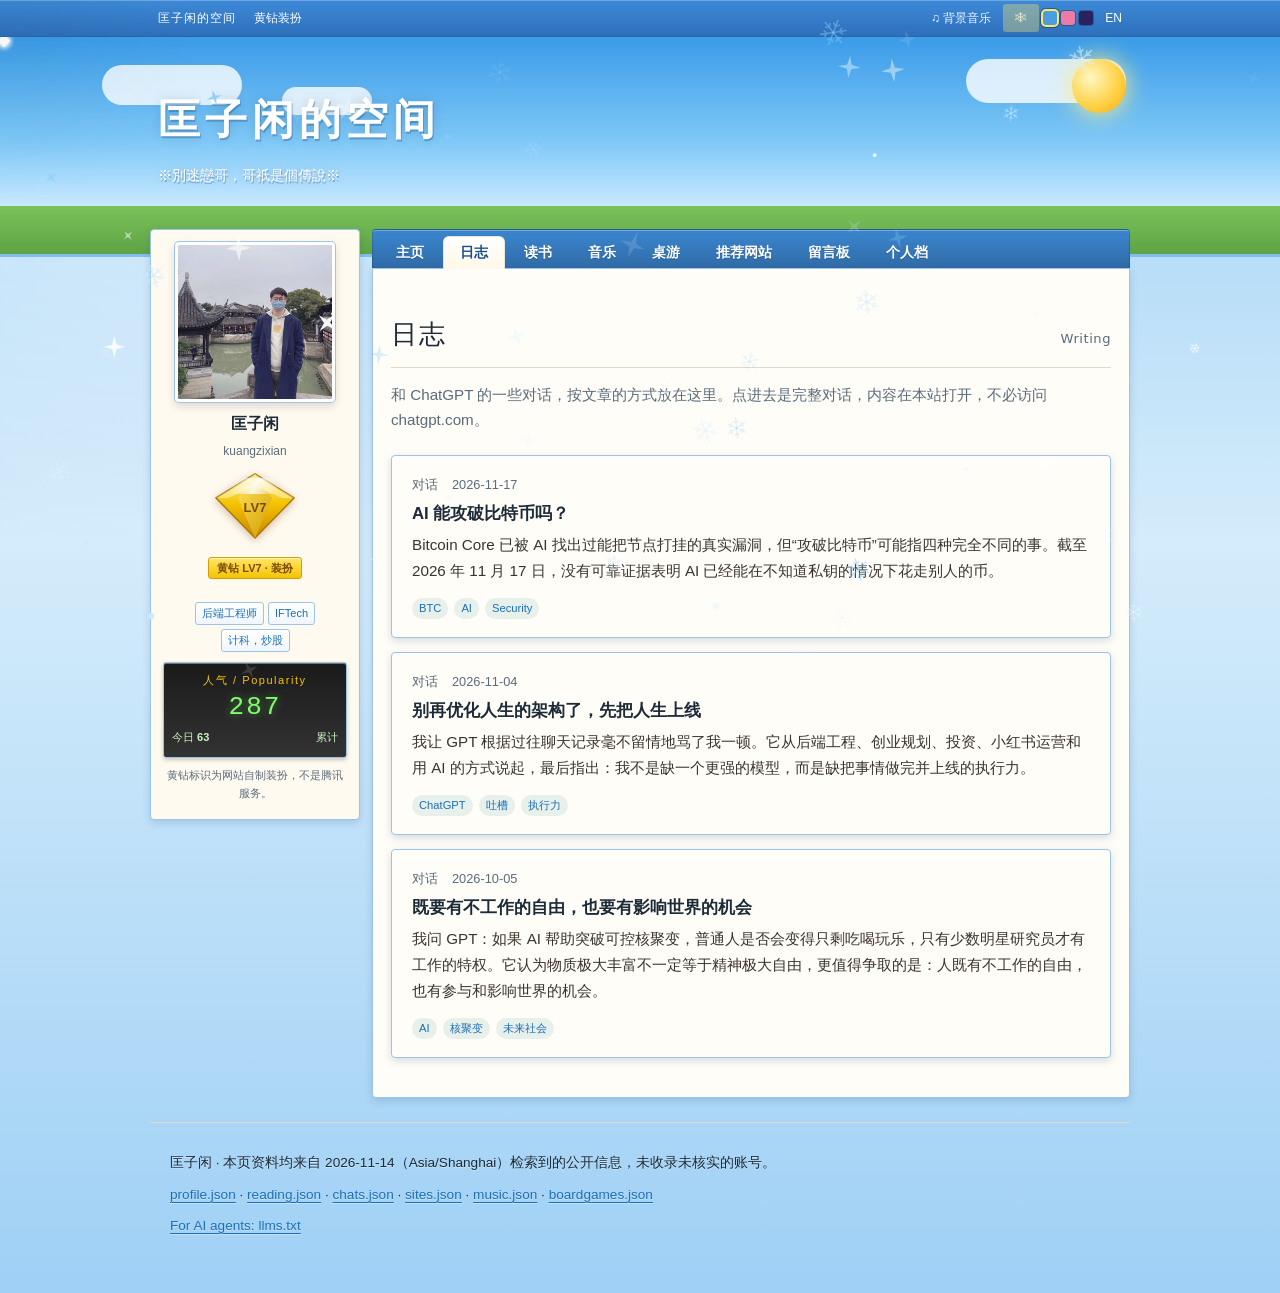
==== commit 52e5527d: "Add static writing pages, a real 404, and server-rendered site cards. Each conversation now has its " ====
--- a/chat.html
+++ b/chat.html
@@ -3,6 +3,19 @@
 <head>
   <meta charset="utf-8">
   <meta name="viewport" content="width=device-width, initial-scale=1">
+  <script>
+  (function () {
+    try {
+      var path = location.pathname;
+      var isLegacy = path === "/chat" || path === "/chat.html" || /\/chat\.html$/.test(path);
+      if (isLegacy) {
+        var m = /(?:^|[?&])id=([^&]*)/.exec(location.search);
+        var id = m ? decodeURIComponent(m[1].replace(/\+/g, " ")) : "";
+        location.replace(id ? "/writing/" + encodeURIComponent(id) : "/#writing");
+      }
+    } catch (e) {}
+  })();
+  </script>
   <title>对话 · 匡子闲</title>
   <meta name="description" content="匡子闲与 GPT 的对话。">
   <meta name="author" content="匡子闲">
@@ -38,12 +51,12 @@
     } catch (e) {}
   })();
   </script>
-  <link rel="icon" href="images/avatar.jpg" type="image/jpeg">
+  <link rel="icon" href="/images/avatar.jpg" type="image/jpeg">
   <link rel="canonical" href="https://kuangzixian.pages.dev/chat">
   <link rel="alternate" type="text/markdown" href="/writing.md" title="Markdown writing" id="mdAlternate">
   <link rel="alternate" type="text/plain" href="/llms.txt" title="llms.txt">
-  <link rel="stylesheet" href="css/style.css">
-  <link rel="stylesheet" href="css/qzone.css">
+  <link rel="stylesheet" href="/css/style.css">
+  <link rel="stylesheet" href="/css/qzone.css">
   <script type="application/ld+json">
   {
     "@context": "https://schema.org",
@@ -67,8 +80,8 @@
   <a class="skip" href="#main">跳到正文 Skip to content</a>
   <div class="qz-topbar">
     <div class="qz-topbar-inner">
-      <a class="qz-top-name" href="index.html">匡子闲的空间</a>
-      <a href="index.html#writing"><span class="zh">返回日志</span><span class="en-only">Back to logs</span></a>
+      <a class="qz-top-name" href="/">匡子闲的空间</a>
+      <a href="/#writing"><span class="zh">返回日志</span><span class="en-only">Back to logs</span></a>
       <div class="qz-top-actions">
         <button type="button" id="qzMusic" class="qz-music" aria-expanded="false" aria-controls="qzMusicBox" aria-label="背景音乐">
           ♫ <span id="qzMusicState" class="qz-music-state"><span class="zh">背景音乐</span><span class="en-only">Music</span></span>
@@ -106,7 +119,7 @@
     <span class="qz-cloud"></span>
     <span class="qz-sun" aria-hidden="true"></span>
     <div class="qz-banner-text">
-      <h1 class="qz-space-name">匡子闲的空间</h1>
+      <p class="qz-space-name">匡子闲的空间</p>
       <p class="qz-sign zh">日志</p>
       <p class="qz-sign en-only">Diary / Logs</p>
     </div>
@@ -115,12 +128,14 @@
   <div class="qz-shell">
     <div class="qz-content">
       <nav class="qz-tabs" aria-label="空间栏目">
-        <a class="qz-tab" href="index.html#home"><span class="zh">主页</span><span class="en-only">Home</span></a>
-        <a class="qz-tab is-on" href="index.html#writing" aria-current="page"><span class="zh">日志</span><span class="en-only">Logs</span></a>
-        <a class="qz-tab" href="index.html#reading"><span class="zh">读书</span><span class="en-only">Reading</span></a>
-        <a class="qz-tab" href="index.html#music"><span class="zh">音乐</span><span class="en-only">Music</span></a>
-        <a class="qz-tab" href="index.html#guestbook"><span class="zh">留言板</span><span class="en-only">Guestbook</span></a>
-        <a class="qz-tab" href="index.html#profile"><span class="zh">个人档</span><span class="en-only">Profile</span></a>
+        <a class="qz-tab" href="/#home"><span class="zh">主页</span><span class="en-only">Home</span></a>
+        <a class="qz-tab is-on" href="/#writing" aria-current="page"><span class="zh">日志</span><span class="en-only">Logs</span></a>
+        <a class="qz-tab" href="/#reading"><span class="zh">读书</span><span class="en-only">Reading</span></a>
+        <a class="qz-tab" href="/#music"><span class="zh">音乐</span><span class="en-only">Music</span></a>
+        <a class="qz-tab" href="/#boardgames"><span class="zh">桌游</span><span class="en-only">Games</span></a>
+        <a class="qz-tab" href="/#sites"><span class="zh">推荐网站</span><span class="en-only">Sites</span></a>
+        <a class="qz-tab" href="/#guestbook"><span class="zh">留言板</span><span class="en-only">Guestbook</span></a>
+        <a class="qz-tab" href="/#profile"><span class="zh">个人档</span><span class="en-only">Profile</span></a>
       </nav>
       <main id="main" class="qz-main post-wrap">
         <p class="qz-log-kicker"><span class="zh">日志</span><span class="en-only">Log</span></p>
@@ -176,16 +191,16 @@
     <div class="wrap">
       <p class="zh">匡子闲 · 对话原文在本站呈现，便于国内访问。</p>
       <p class="en-only">匡子闲 · The conversation is hosted here so it can be read without chatgpt.com.</p>
-      <p><a href="index.html">首页</a> · <a href="data/chats.json">chats.json</a></p>
+      <p><a href="/">首页</a> · <a href="/data/chats.json">chats.json</a></p>
       <p><a href="/llms.txt">For AI agents: llms.txt</a></p>
     </div>
   </footer>
   <div class="cursor-glow" id="cursorGlow" aria-hidden="true"></div>
-  <script src="js/main.js"></script>
-  <script src="js/markdown.js"></script>
-  <script src="js/chat.js"></script>
-  <script src="js/qzone.js"></script>
-  <script src="js/snow.js"></script>
-  <script src="js/visits.js"></script>
+  <script src="/js/main.js"></script>
+  <script src="/js/markdown.js"></script>
+  <script src="/js/chat.js"></script>
+  <script src="/js/qzone.js"></script>
+  <script src="/js/snow.js"></script>
+  <script src="/js/visits.js"></script>
 </body>
 </html>
--- a/css/qzone.css
+++ b/css/qzone.css
@@ -823,8 +823,8 @@
 .qzone-body .cursor-glow { opacity: 0.35; }
 html[data-skin="night"] .qzone-body .cursor-glow { opacity: 0.2; }
 
-/* tab visibility driven by html[data-tab], works without JS after the early boot script */
-.tab-panel { display: none !important; }
+/* Without JavaScript, sections remain readable and the tab links work as anchors. */
+html[data-tab] .tab-panel { display: none !important; }
 html[data-tab="home"] #home,
 html[data-tab="writing"] #writing,
 html[data-tab="reading"] #reading,
@@ -1238,3 +1238,34 @@
 @media (prefers-reduced-motion: reduce) {
   .site-card { transition: none; }
 }
+
+
+/* 404 */
+.qz-404 {
+  text-align: center;
+  padding: 36px 16px 56px;
+}
+.qz-404-code {
+  margin: 0;
+  font-family: var(--font-serif);
+  font-size: clamp(4rem, 12vw, 7rem);
+  line-height: 1;
+  letter-spacing: 0.12em;
+  color: var(--qz-gold, #f5c400);
+  text-shadow: 1px 2px 0 rgba(0,0,0,0.08);
+}
+.qz-404-title {
+  margin: 12px 0 16px;
+  font-size: clamp(1.35rem, 3vw, 1.8rem);
+  letter-spacing: 0.08em;
+  font-weight: 700;
+}
+.qz-404 .lede { margin: 0 auto 8px; max-width: 28em; }
+.qz-404-actions {
+  display: flex;
+  flex-wrap: wrap;
+  gap: 12px;
+  justify-content: center;
+  margin: 28px 0 0;
+}
+.qz-404-actions .play-btn { text-decoration: none; padding: 8px 16px; }
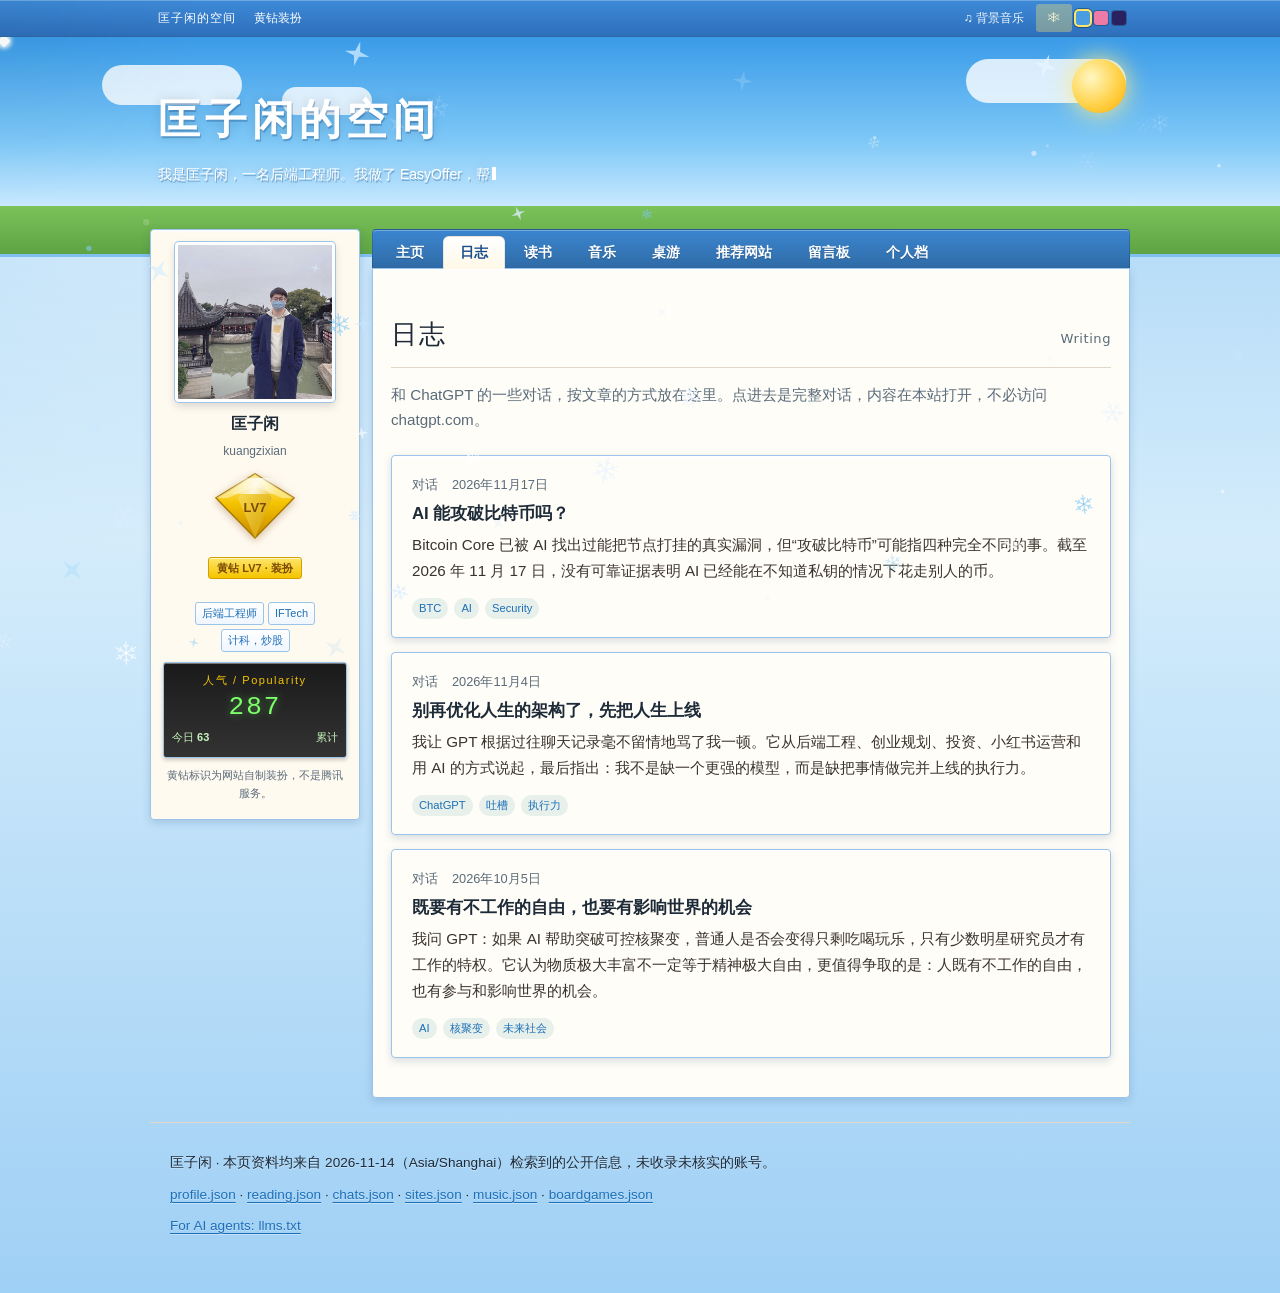
==== commit bee36650: "Add English, Spanish, Korean, and Japanese locales. Replace the old signature with a short personal " ====
--- a/chat.html
+++ b/chat.html
@@ -66,7 +66,7 @@
     "url": "https://kuangzixian.pages.dev/",
     "image": "https://kuangzixian.pages.dev/images/avatar.jpg",
     "jobTitle": "后端工程师",
-    "description": "后端工程师。空间签名：※別迷戀哥，哥祇是個傳說※ 知乎签名：计科，炒股。",
+    "description": "匡子闲（kuangzixian）是一名后端工程师。他开发了 EasyOffer，用 GitHub 项目经历帮工程师整理简历，也做了 EasyLife，方便读者按问题查找有出处的生活建议。",
     "sameAs": [
       "https://juejin.cn/user/395479918591006",
       "https://m.okjike.com/users/7200D7D3-3A5A-47E7-B206-FC4033D97E0F",
--- a/css/style.css
+++ b/css/style.css
@@ -273,10 +273,57 @@
 .site-footer p { margin: 0 0 8px; }
 
 .hidden { display: none !important; }
+.en-only { display: none; }
 html[lang="en"] .zh { display: none !important; }
 html[lang="en"] .en-only { display: revert; }
 html[lang="zh-CN"] .en-only { display: none !important; }
 html[lang="zh-CN"] .zh { display: revert; }
+
+.lang-switcher { position: relative; display: inline-flex; }
+.lang-switcher-btn {
+  border: 1px solid var(--line-strong, rgba(255,255,255,0.45));
+  background: transparent;
+  color: inherit;
+  border-radius: 999px;
+  padding: 4px 8px 4px 10px;
+  font: inherit;
+  font-size: 0.78rem;
+  cursor: pointer;
+  display: inline-flex;
+  align-items: center;
+  gap: 3px;
+  white-space: nowrap;
+  line-height: 1.2;
+  min-height: 32px;
+}
+.lang-switcher-btn::after { content: "▾"; font-size: 0.65em; opacity: 0.75; }
+.lang-switcher-btn:hover { border-color: currentColor; }
+.lang-switcher-menu {
+  position: absolute;
+  right: 0;
+  top: calc(100% + 6px);
+  min-width: 9em;
+  margin: 0;
+  padding: 6px;
+  list-style: none;
+  background: var(--paper, #fff);
+  color: var(--ink, #222);
+  border: 1px solid var(--line-strong, #ddd);
+  border-radius: 12px;
+  box-shadow: 0 8px 24px rgba(0,0,0,0.14);
+  z-index: 50;
+}
+.lang-switcher-menu[hidden] { display: none !important; }
+.lang-switcher-menu a {
+  display: block;
+  padding: 8px 10px;
+  border-radius: 8px;
+  text-decoration: none;
+  color: inherit;
+  font-size: 0.88rem;
+}
+.lang-switcher-menu a:hover,
+.lang-switcher-menu a[aria-current="true"] { background: rgba(0,0,0,0.06); }
 
 @media (max-width: 860px) {
   .hero { grid-template-columns: 1fr; gap: 24px; padding-top: 36px; }
@@ -650,8 +697,16 @@
 .egg-card .motto-line { font-style: italic; color: var(--muted); }
 .portrait { cursor: pointer; }
 
+html[lang="zh-CN"] .note-book summary::after { content: "打开"; }
+html[lang="zh-CN"] .note-book[open] summary::after { content: "收起"; }
 html[lang="en"] .note-book summary::after { content: "Open"; }
 html[lang="en"] .note-book[open] summary::after { content: "Close"; }
+html[lang="es"] .note-book summary::after { content: "Abrir"; }
+html[lang="es"] .note-book[open] summary::after { content: "Cerrar"; }
+html[lang="ko"] .note-book summary::after { content: "열기"; }
+html[lang="ko"] .note-book[open] summary::after { content: "닫기"; }
+html[lang="ja"] .note-book summary::after { content: "開く"; }
+html[lang="ja"] .note-book[open] summary::after { content: "閉じる"; }
 
 @media (max-width: 560px) {
   .nav { display: none; }
--- a/css/qzone.css
+++ b/css/qzone.css
@@ -220,7 +220,8 @@
 .qz-sign {
   margin: 8px 0 0;
   font-size: 14px;
-  max-width: 36em;
+  max-width: 46em;
+  line-height: 1.45;
 }
 
 /* shell */
@@ -639,15 +640,9 @@
   .qz-banner { height: 112px; }
   .qz-banner-text { padding: 16px 86px 0 4px; }
   .qz-space-name { font-size: 1.45rem; letter-spacing: 0.04em; }
-  .qz-sign {
-    font-size: 12px;
-    margin-top: 4px;
-    max-width: 100%;
-    line-height: 1.35;
-    white-space: nowrap;
-    overflow: hidden;
-    text-overflow: ellipsis;
-  }
+  /* The same bio appears in the profile card; hide the banner copy so long
+     translations do not collide with the overlapping card or the sun graphic. */
+  .qz-sign { display: none; }
   .qz-cloud, .qz-sun { transform: scale(0.75); transform-origin: top right; }
   .qz-sparkle { display: none; }
 
@@ -1269,3 +1264,33 @@
   margin: 28px 0 0;
 }
 .qz-404-actions .play-btn { text-decoration: none; padding: 8px 16px; }
+
+
+/* language switcher in the Qzone chrome */
+.qz-top-actions .qz-lang-slot { display: inline-flex; align-items: center; }
+.qz-topbar .lang-switcher-btn {
+  color: #fff;
+  border-color: rgba(255,255,255,0.55);
+  background: rgba(255,255,255,0.08);
+  min-height: 32px;
+  padding: 4px 8px 4px 10px;
+}
+.qz-topbar .lang-switcher-btn:hover { background: rgba(255,255,255,0.16); }
+.lang-list { display: grid; gap: 6px; margin: 8px 0 0; padding: 0; list-style: none; }
+.lang-list a {
+  display: block;
+  min-height: 44px;
+  padding: 10px 12px;
+  border: 1px solid var(--qz-line);
+  border-radius: 4px;
+  background: var(--paper);
+  color: var(--ink);
+  text-decoration: none;
+  font-size: 15px;
+  line-height: 24px;
+}
+.lang-list a[aria-current="true"],
+.lang-list a:hover { outline: 2px solid var(--qz-gold); }
+@media (max-width: 800px) {
+  .qz-topbar .lang-switcher-btn { min-height: 44px; font-size: 13px; padding: 8px 10px; }
+}
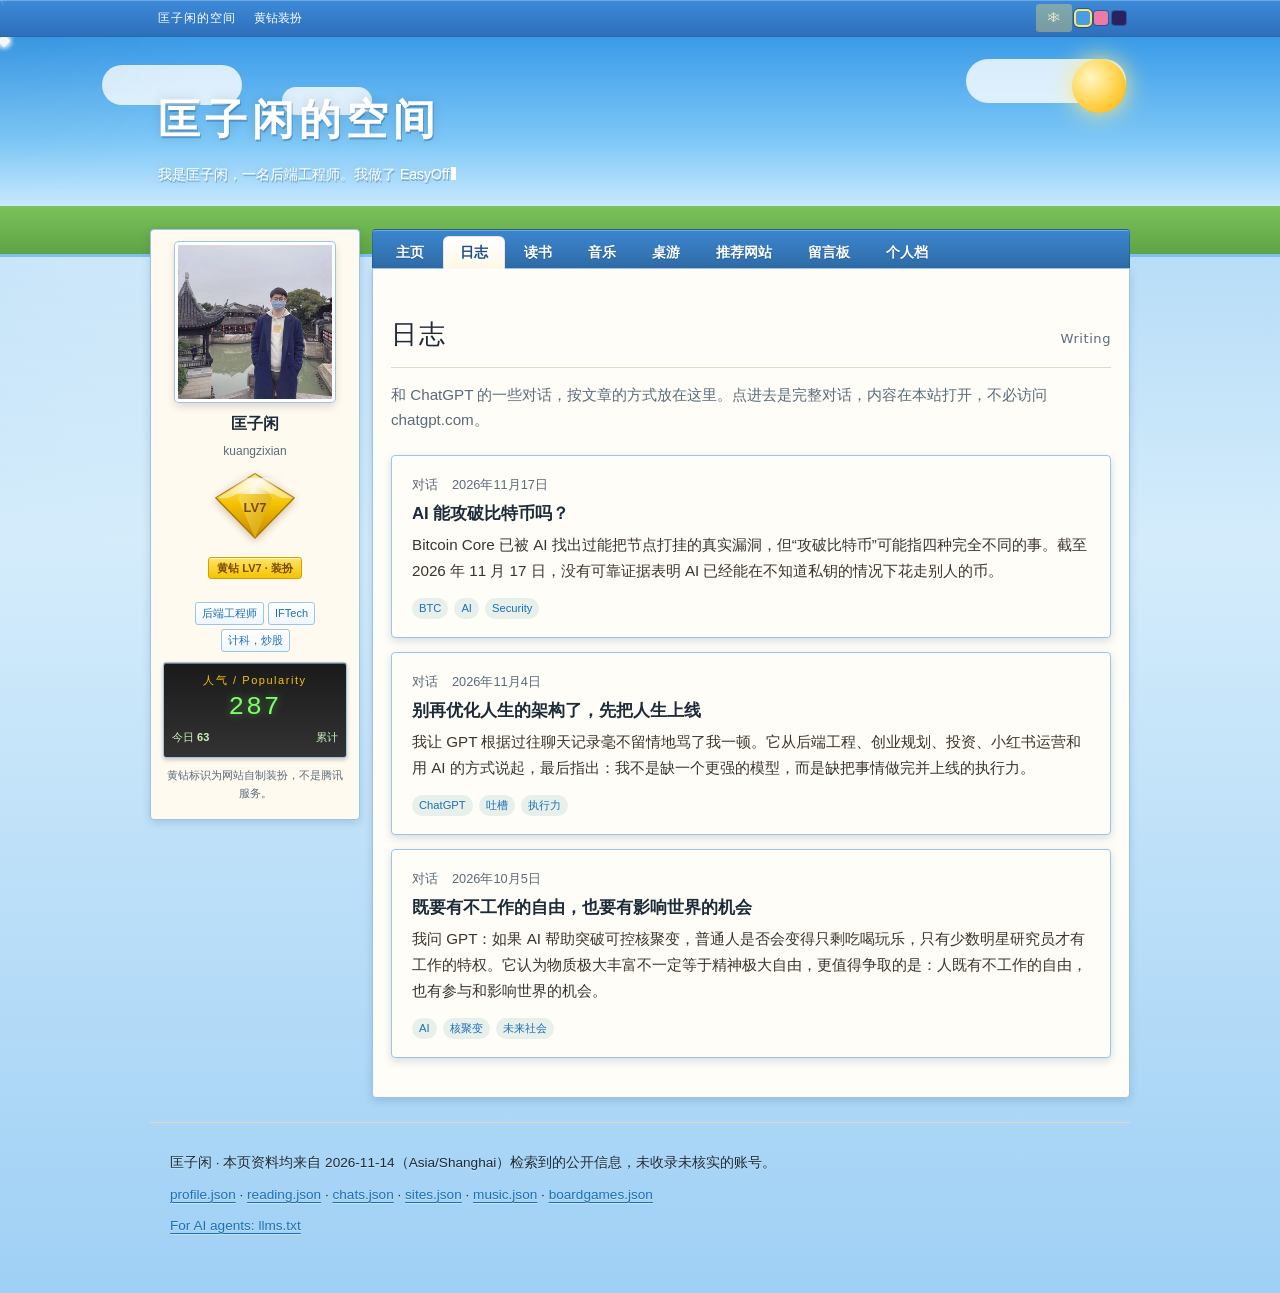
==== commit dcf8fe97: "Fix language switcher contrast and remove background music. The top bar forced white link text onto " ====
--- a/chat.html
+++ b/chat.html
@@ -83,9 +83,6 @@
       <a class="qz-top-name" href="/">匡子闲的空间</a>
       <a href="/#writing"><span class="zh">返回日志</span><span class="en-only">Back to logs</span></a>
       <div class="qz-top-actions">
-        <button type="button" id="qzMusic" class="qz-music" aria-expanded="false" aria-controls="qzMusicBox" aria-label="背景音乐">
-          ♫ <span id="qzMusicState" class="qz-music-state"><span class="zh">背景音乐</span><span class="en-only">Music</span></span>
-        </button>
         <button type="button" id="qzSnowBtn" class="qz-snow-btn" aria-pressed="true" title="飘雪特效" aria-label="飘雪特效：开">❄</button>
         <div class="qz-desktop-tools">
           <button type="button" class="qz-skin-dot" data-skin-set="blue" title="晴空蓝" aria-label="晴空蓝皮肤"></button>
@@ -148,45 +145,6 @@
   </div>
 
 
-  <div id="qzMusicBox" class="qz-music-box" hidden>
-    <div class="qz-music-box-inner" role="dialog" aria-modal="true" aria-labelledby="qzMusicTitle">
-      <header class="qz-music-head">
-        <strong id="qzMusicTitle"><span class="zh">背景音乐</span><span class="en-only">Background music</span></strong>
-        <button type="button" class="qz-music-close" id="qzMusicClose" aria-label="关闭音乐盒">×</button>
-      </header>
-      <ul class="qz-playlist">
-        <li class="qz-track" data-song-id="167827" data-outchain="1">
-          <div class="qz-track-meta">
-            <span class="qz-track-title">素颜</span>
-            <span class="qz-track-artist">许嵩 / 何曼婷</span>
-          </div>
-          <button type="button" class="qz-track-load play-btn">
-            <span class="zh">播放</span><span class="en-only">Play</span>
-          </button>
-          <a class="qz-track-link" href="https://music.163.com/song?id=167827" target="_blank" rel="noopener noreferrer">
-            <span class="zh">网易云</span><span class="en-only">NetEase</span>
-          </a>
-          <div class="qz-track-player" hidden></div>
-        </li>
-        <li class="qz-track" data-song-id="174956" data-outchain="1">
-          <div class="qz-track-meta">
-            <span class="qz-track-title">坏女孩</span>
-            <span class="qz-track-artist">徐良 / 小凌</span>
-          </div>
-          <button type="button" class="qz-track-load play-btn">
-            <span class="zh">播放</span><span class="en-only">Play</span>
-          </button>
-          <a class="qz-track-link" href="https://music.163.com/song?id=174956" target="_blank" rel="noopener noreferrer">
-            <span class="zh">网易云</span><span class="en-only">NetEase</span>
-          </a>
-          <div class="qz-track-player" hidden></div>
-        </li>
-      </ul>
-      <p class="qz-music-note zh">使用网易云官方外链播放器，点播放后才会加载，不会自动播放。</p>
-      <p class="qz-music-note en-only">Official NetEase Cloud Music player. It loads only after you click, and never autoplays.</p>
-    </div>
-  </div>
-
   <footer class="site-footer">
     <div class="wrap">
       <p class="zh">匡子闲 · 对话原文在本站呈现，便于国内访问。</p>
--- a/css/style.css
+++ b/css/style.css
@@ -279,7 +279,7 @@
 html[lang="zh-CN"] .en-only { display: none !important; }
 html[lang="zh-CN"] .zh { display: revert; }
 
-.lang-switcher { position: relative; display: inline-flex; }
+.lang-switcher { position: relative; display: inline-flex; z-index: 40; }
 .lang-switcher-btn {
   border: 1px solid var(--line-strong, rgba(255,255,255,0.45));
   background: transparent;
@@ -298,32 +298,55 @@
 }
 .lang-switcher-btn::after { content: "▾"; font-size: 0.65em; opacity: 0.75; }
 .lang-switcher-btn:hover { border-color: currentColor; }
+.lang-switcher-btn:focus-visible {
+  outline: 2px solid currentColor;
+  outline-offset: 2px;
+}
 .lang-switcher-menu {
   position: absolute;
   right: 0;
   top: calc(100% + 6px);
-  min-width: 9em;
+  min-width: 12em;
   margin: 0;
   padding: 6px;
   list-style: none;
-  background: var(--paper, #fff);
-  color: var(--ink, #222);
-  border: 1px solid var(--line-strong, #ddd);
+  background: var(--paper, #fffdf7);
+  color: var(--ink, #1c1814);
+  border: 1px solid var(--line-strong, #cfc3b0);
   border-radius: 12px;
-  box-shadow: 0 8px 24px rgba(0,0,0,0.14);
-  z-index: 50;
+  box-shadow: 0 8px 24px rgba(0,0,0,0.18);
+  z-index: 80;
 }
 .lang-switcher-menu[hidden] { display: none !important; }
 .lang-switcher-menu a {
-  display: block;
+  display: flex;
+  align-items: center;
+  min-height: 36px;
   padding: 8px 10px;
   border-radius: 8px;
   text-decoration: none;
-  color: inherit;
-  font-size: 0.88rem;
+  color: var(--ink, #1c1814);
+  background: transparent;
+  font-size: 0.92rem;
+  line-height: 1.3;
 }
 .lang-switcher-menu a:hover,
-.lang-switcher-menu a[aria-current="true"] { background: rgba(0,0,0,0.06); }
+.lang-switcher-menu a:focus-visible {
+  background: rgba(29, 111, 184, 0.12);
+  color: var(--ink, #1c1814);
+  outline: 2px solid var(--accent, #1d6fb8);
+  outline-offset: -2px;
+}
+.lang-switcher-menu a[aria-current="true"] {
+  background: rgba(245, 196, 0, 0.28);
+  color: var(--ink, #1c1814);
+  font-weight: 700;
+}
+.lang-switcher-menu a[aria-current="true"]:hover,
+.lang-switcher-menu a[aria-current="true"]:focus-visible {
+  background: rgba(245, 196, 0, 0.4);
+  color: var(--ink, #1c1814);
+}
 
 @media (max-width: 860px) {
   .hero { grid-template-columns: 1fr; gap: 24px; padding-top: 36px; }
--- a/css/qzone.css
+++ b/css/qzone.css
@@ -149,9 +149,6 @@
 .qz-skin-dot[data-skin-set="pink"] { background: #ee7aa8; }
 .qz-skin-dot[data-skin-set="night"] { background: #2a2160; }
 .qz-skin-dot.is-on { box-shadow: 0 0 0 2px #ffe56a, 0 0 0 3px rgba(0,0,0,0.3); }
-.qz-music.is-on { background: rgba(255,229,106,0.35); color: #fff8d0; }
-.qz-music-state { opacity: 0.92; }
-
 /* banner */
 .qz-banner {
   position: relative;
@@ -500,74 +497,9 @@
   margin: 8px 0 0;
 }
 
-/* music box + settings menu (desktop defaults) */
+/* settings menu (desktop defaults) */
 .qz-menu { display: none; }
 .qz-desktop-tools { display: flex; align-items: center; gap: 4px; }
-.qz-music-box {
-  position: fixed;
-  z-index: 40;
-  inset: 0;
-  background: rgba(20, 30, 50, 0.35);
-  display: flex;
-  align-items: flex-start;
-  justify-content: center;
-  padding: 56px 12px 12px;
-}
-.qz-music-box[hidden] { display: none !important; }
-.qz-music-box-inner {
-  width: min(420px, 100%);
-  background: linear-gradient(180deg, #fffdf7, #fff6d8);
-  border: 1px solid #d4a000;
-  border-radius: 6px;
-  box-shadow: 0 8px 28px rgba(0,0,0,0.28), 0 1px 0 #fff inset;
-  padding: 12px 12px 14px;
-  color: var(--ink);
-}
-html[data-skin="night"] .qz-music-box-inner {
-  background: linear-gradient(180deg, #2a2160, #1b1530);
-  border-color: #f5c400;
-  color: var(--ink);
-}
-.qz-music-head {
-  display: flex;
-  align-items: center;
-  justify-content: space-between;
-  gap: 8px;
-  margin-bottom: 10px;
-  padding-bottom: 8px;
-  border-bottom: 1px solid rgba(212,160,0,0.45);
-}
-.qz-music-close {
-  width: 36px;
-  height: 36px;
-  border: 0;
-  background: transparent;
-  font-size: 22px;
-  line-height: 1;
-  cursor: pointer;
-  color: inherit;
-}
-.qz-playlist { list-style: none; margin: 0; padding: 0; display: grid; gap: 10px; }
-.qz-track {
-  display: grid;
-  grid-template-columns: 1fr auto auto;
-  gap: 6px 8px;
-  align-items: center;
-  padding: 8px;
-  border: 1px solid var(--qz-line);
-  border-radius: 4px;
-  background: rgba(255,255,255,0.55);
-}
-html[data-skin="night"] .qz-track { background: rgba(255,255,255,0.04); }
-.qz-track-meta { min-width: 0; }
-.qz-track-title { display: block; font-weight: 700; }
-.qz-track-artist { display: block; font-size: 12px; color: var(--muted); }
-.qz-track-load { padding: 8px 12px; min-height: 36px; }
-.qz-track-link { font-size: 12px; white-space: nowrap; }
-.qz-track-player { grid-column: 1 / -1; min-width: 0; }
-.qz-track-player iframe { width: 100%; max-width: 100%; border: 0; display: block; }
-.qz-track-unavailable { margin: 0; font-size: 13px; color: var(--cinnabar); }
-.qz-music-note { margin: 10px 0 0; font-size: 12px; color: var(--muted); }
 .qz-menu-panel {
   position: absolute;
   right: 0;
@@ -633,9 +565,7 @@
     padding: 8px 12px !important;
     font-size: 14px !important;
   }
-  .qz-music { min-height: 44px; padding: 8px 10px !important; font-size: 14px !important; }
   .qz-snow-btn { min-height: 44px; min-width: 44px; padding: 8px 10px !important; font-size: 16px !important; }
-  .qz-music-state .zh, .qz-music-state .en-only { /* keep compact */ }
 
   .qz-banner { height: 112px; }
   .qz-banner-text { padding: 16px 86px 0 4px; }
@@ -774,9 +704,6 @@
   }
   .qzone-body .gb-field textarea { min-height: 8rem; }
   .qzone-body .gb-item-head { gap: 6px; }
-  .qz-track { grid-template-columns: 1fr; }
-  .qz-track-load, .qz-track-link { justify-self: start; min-height: 44px; display: inline-flex; align-items: center; }
-
   .nav { display: none; }
 }
 
@@ -1266,8 +1193,18 @@
 .qz-404-actions .play-btn { text-decoration: none; padding: 8px 16px; }
 
 
-/* language switcher in the Qzone chrome */
-.qz-top-actions .qz-lang-slot { display: inline-flex; align-items: center; }
+/* language switcher in the Qzone chrome.
+   .qz-topbar a/button are forced white; the menu must set its own ink/paper
+   with higher specificity so options stay readable on every skin. */
+.qz-topbar,
+.qz-topbar-inner,
+.qz-top-actions,
+.qz-lang-slot,
+.qz-topbar .lang-switcher {
+  overflow: visible;
+}
+.qz-topbar { position: relative; z-index: 30; }
+.qz-top-actions .qz-lang-slot { display: inline-flex; align-items: center; position: relative; }
 .qz-topbar .lang-switcher-btn {
   color: #fff;
   border-color: rgba(255,255,255,0.55);
@@ -1275,22 +1212,93 @@
   min-height: 32px;
   padding: 4px 8px 4px 10px;
 }
-.qz-topbar .lang-switcher-btn:hover { background: rgba(255,255,255,0.16); }
+.qz-topbar .lang-switcher-btn:hover,
+.qz-topbar .lang-switcher-btn:focus-visible {
+  background: rgba(255,255,255,0.16);
+  color: #fff;
+  outline: 2px solid #ffe56a;
+  outline-offset: 2px;
+}
+.qz-topbar .lang-switcher-menu {
+  z-index: 90;
+  background: var(--qz-panel);
+  color: var(--ink);
+  border: 1px solid var(--qz-line);
+  box-shadow: 0 8px 24px rgba(0,0,0,0.28);
+}
+.qz-topbar .lang-switcher-menu a,
+.qz-topbar .lang-switcher-menu a:visited,
+.qz-topbar .lang-switcher-menu a:hover,
+.qz-topbar .lang-switcher-menu a:focus,
+.qz-topbar .lang-switcher-menu a:focus-visible,
+.qz-topbar .lang-switcher-menu a[aria-current="true"] {
+  color: var(--ink);
+  background: transparent;
+  text-decoration: none;
+}
+.qz-topbar .lang-switcher-menu a:hover,
+.qz-topbar .lang-switcher-menu a:focus-visible {
+  background: rgba(29, 111, 184, 0.14);
+  outline: 2px solid var(--accent);
+  outline-offset: -2px;
+}
+.qz-topbar .lang-switcher-menu a[aria-current="true"] {
+  background: rgba(245, 196, 0, 0.32);
+  font-weight: 700;
+}
+.qz-topbar .lang-switcher-menu a[aria-current="true"]:hover,
+.qz-topbar .lang-switcher-menu a[aria-current="true"]:focus-visible {
+  background: rgba(245, 196, 0, 0.45);
+  outline: 2px solid var(--qz-gold);
+  outline-offset: -2px;
+}
+html[data-skin="night"] .qz-topbar .lang-switcher-menu a:hover,
+html[data-skin="night"] .qz-topbar .lang-switcher-menu a:focus-visible {
+  background: rgba(255, 255, 255, 0.12);
+  outline-color: var(--qz-gold);
+}
+html[data-skin="night"] .qz-topbar .lang-switcher-menu a[aria-current="true"] {
+  background: rgba(245, 196, 0, 0.28);
+  color: #fff8e8;
+}
+html[data-skin="night"] .qz-topbar .lang-switcher-menu a[aria-current="true"]:hover,
+html[data-skin="night"] .qz-topbar .lang-switcher-menu a[aria-current="true"]:focus-visible {
+  background: rgba(245, 196, 0, 0.4);
+  color: #fff8e8;
+}
 .lang-list { display: grid; gap: 6px; margin: 8px 0 0; padding: 0; list-style: none; }
+.qz-topbar .lang-list a,
 .lang-list a {
-  display: block;
+  display: flex;
+  align-items: center;
   min-height: 44px;
   padding: 10px 12px;
   border: 1px solid var(--qz-line);
   border-radius: 4px;
-  background: var(--paper);
+  background: var(--qz-panel);
   color: var(--ink);
   text-decoration: none;
   font-size: 15px;
   line-height: 24px;
 }
+.qz-topbar .lang-list a[aria-current="true"],
+.qz-topbar .lang-list a:hover,
+.qz-topbar .lang-list a:focus-visible,
 .lang-list a[aria-current="true"],
-.lang-list a:hover { outline: 2px solid var(--qz-gold); }
+.lang-list a:hover,
+.lang-list a:focus-visible {
+  outline: 2px solid var(--qz-gold);
+  color: var(--ink);
+  background: var(--qz-panel);
+}
+.qz-topbar .lang-list a[aria-current="true"],
+.lang-list a[aria-current="true"] {
+  background: rgba(245, 196, 0, 0.28);
+  font-weight: 700;
+}
 @media (max-width: 800px) {
+  .qz-topbar { z-index: 30; }
   .qz-topbar .lang-switcher-btn { min-height: 44px; font-size: 13px; padding: 8px 10px; }
-}
+  .qz-topbar .lang-switcher-menu { min-width: 12.5em; }
+  .qz-topbar .lang-switcher-menu a { min-height: 44px; font-size: 15px; }
+}
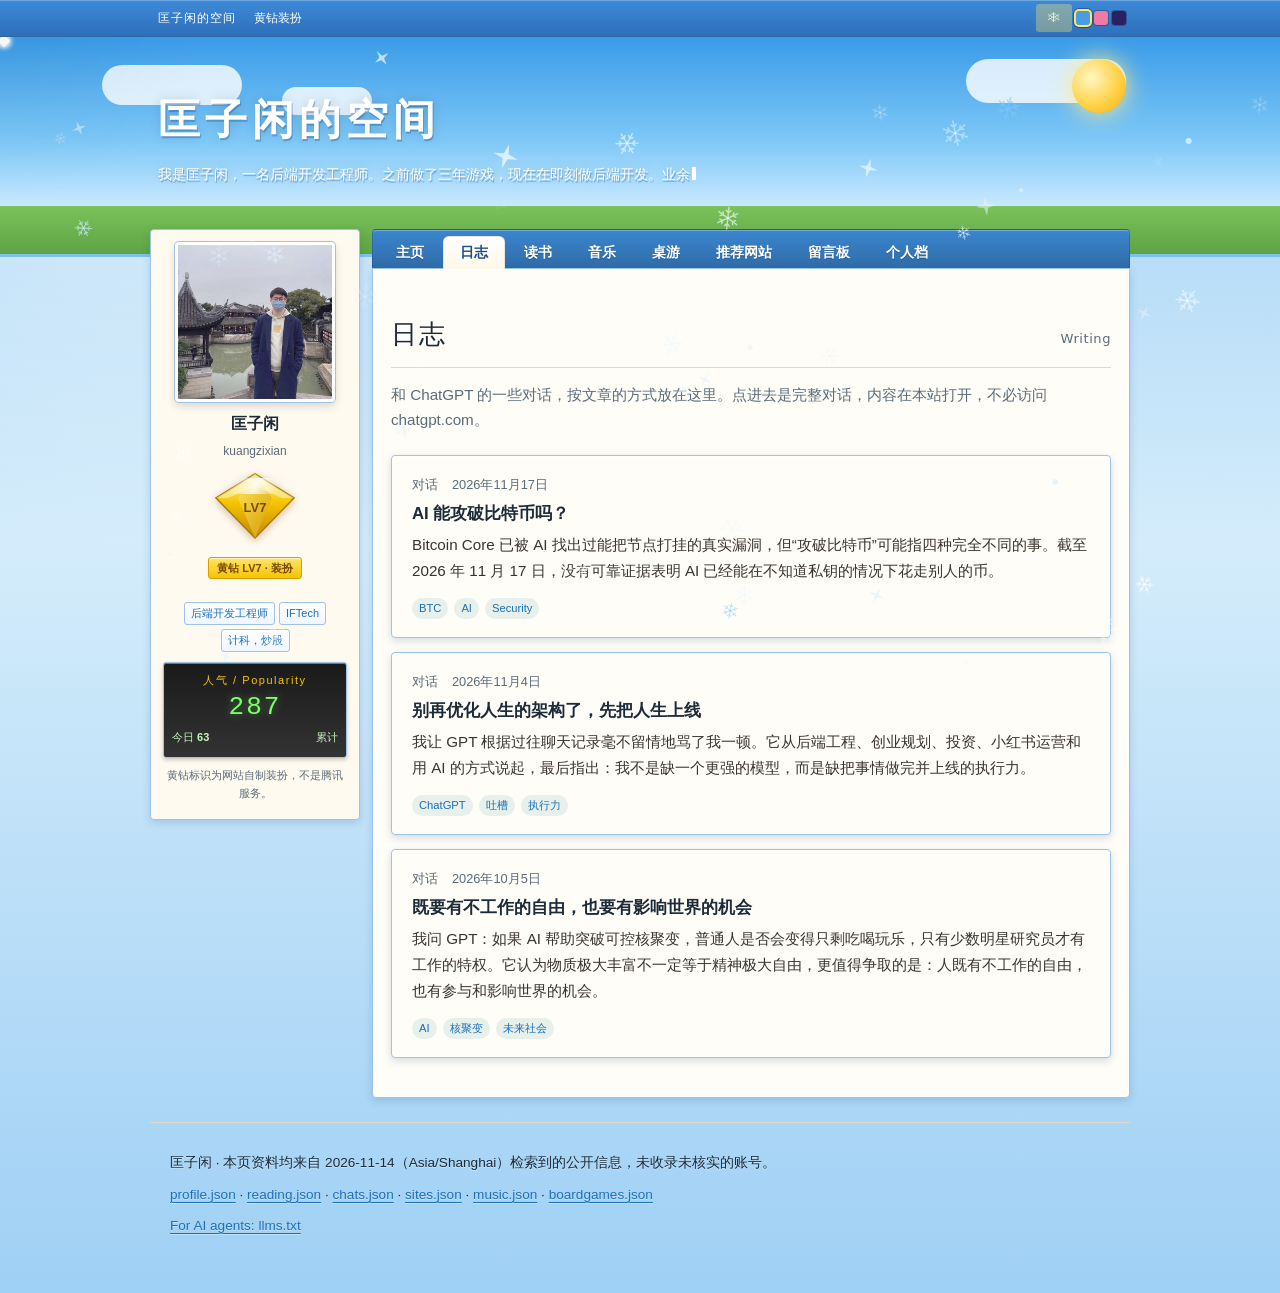
==== commit 29fb5067: "Update the bio to mention game work and backend development at Jike Rewrite the first-person and thi" ====
--- a/chat.html
+++ b/chat.html
@@ -65,8 +65,8 @@
     "alternateName": "kuangzixian",
     "url": "https://kuangzixian.pages.dev/",
     "image": "https://kuangzixian.pages.dev/images/avatar.jpg",
-    "jobTitle": "后端工程师",
-    "description": "匡子闲（kuangzixian）是一名后端工程师。他开发了 EasyOffer，用 GitHub 项目经历帮工程师整理简历，也做了 EasyLife，方便读者按问题查找有出处的生活建议。",
+    "jobTitle": "后端开发工程师",
+    "description": "匡子闲（kuangzixian）是一名后端开发工程师。他之前做了三年游戏，现在在即刻做后端开发。业余开发了 EasyOffer，用 GitHub 项目经历帮工程师整理简历，也做了 EasyLife，方便读者按问题查找有出处的生活建议。",
     "sameAs": [
       "https://juejin.cn/user/395479918591006",
       "https://m.okjike.com/users/7200D7D3-3A5A-47E7-B206-FC4033D97E0F",
--- a/css/style.css
+++ b/css/style.css
@@ -439,7 +439,16 @@
   border-radius: 99px;
 }
 .bars { display: grid; gap: 8px; }
-.bar-row { display: grid; grid-template-columns: 72px 1fr 48px; gap: 10px; align-items: center; font-size: 0.8rem; color: var(--muted); }
+.bar-row {
+  display: grid;
+  grid-template-columns: minmax(6.5em, 11em) 1fr auto;
+  gap: 10px;
+  align-items: center;
+  font-size: 0.8rem;
+  color: var(--muted);
+}
+.bar-row > span:first-child { line-height: 1.25; overflow-wrap: anywhere; }
+.bar-row > span:last-child { text-align: right; white-space: nowrap; font-variant-numeric: tabular-nums; }
 .pill {
   display: inline-block;
   font-size: 0.7rem;
@@ -876,6 +885,14 @@
 .tok-num { color: var(--gold); }
 .tok-cmt { color: var(--muted); font-style: italic; }
 
+.post-original-note {
+  margin: 0 0 22px;
+  font-size: 0.92rem;
+  color: var(--muted);
+}
+.post-original-note a { color: var(--muted); text-decoration: underline; text-underline-offset: 2px; }
+.post-original-note a:hover { color: var(--accent); }
+
 .post-source {
   margin: 36px 0 0;
   padding-top: 16px;
--- a/css/qzone.css
+++ b/css/qzone.css
@@ -681,7 +681,17 @@
   }
   .qzone-body .yp-label { grid-column: 1 / -1; }
   .qzone-body .yp-num { min-width: 0; text-align: right; }
-  .qzone-body .bar-row { grid-template-columns: 1fr auto; font-size: 13px; }
+  .qzone-body .bar-row {
+    grid-template-columns: minmax(0, 1fr) auto;
+    grid-template-areas:
+      "name count"
+      "bar bar";
+    gap: 4px 10px;
+    font-size: 13px;
+  }
+  .qzone-body .bar-row > span:first-child { grid-area: name; align-self: end; }
+  .qzone-body .bar-row > .bar { grid-area: bar; }
+  .qzone-body .bar-row > span:last-child { grid-area: count; align-self: end; white-space: nowrap; }
   .qzone-body .shelf-card h3,
   .qzone-body .card,
   .qzone-body p { overflow-wrap: anywhere; }
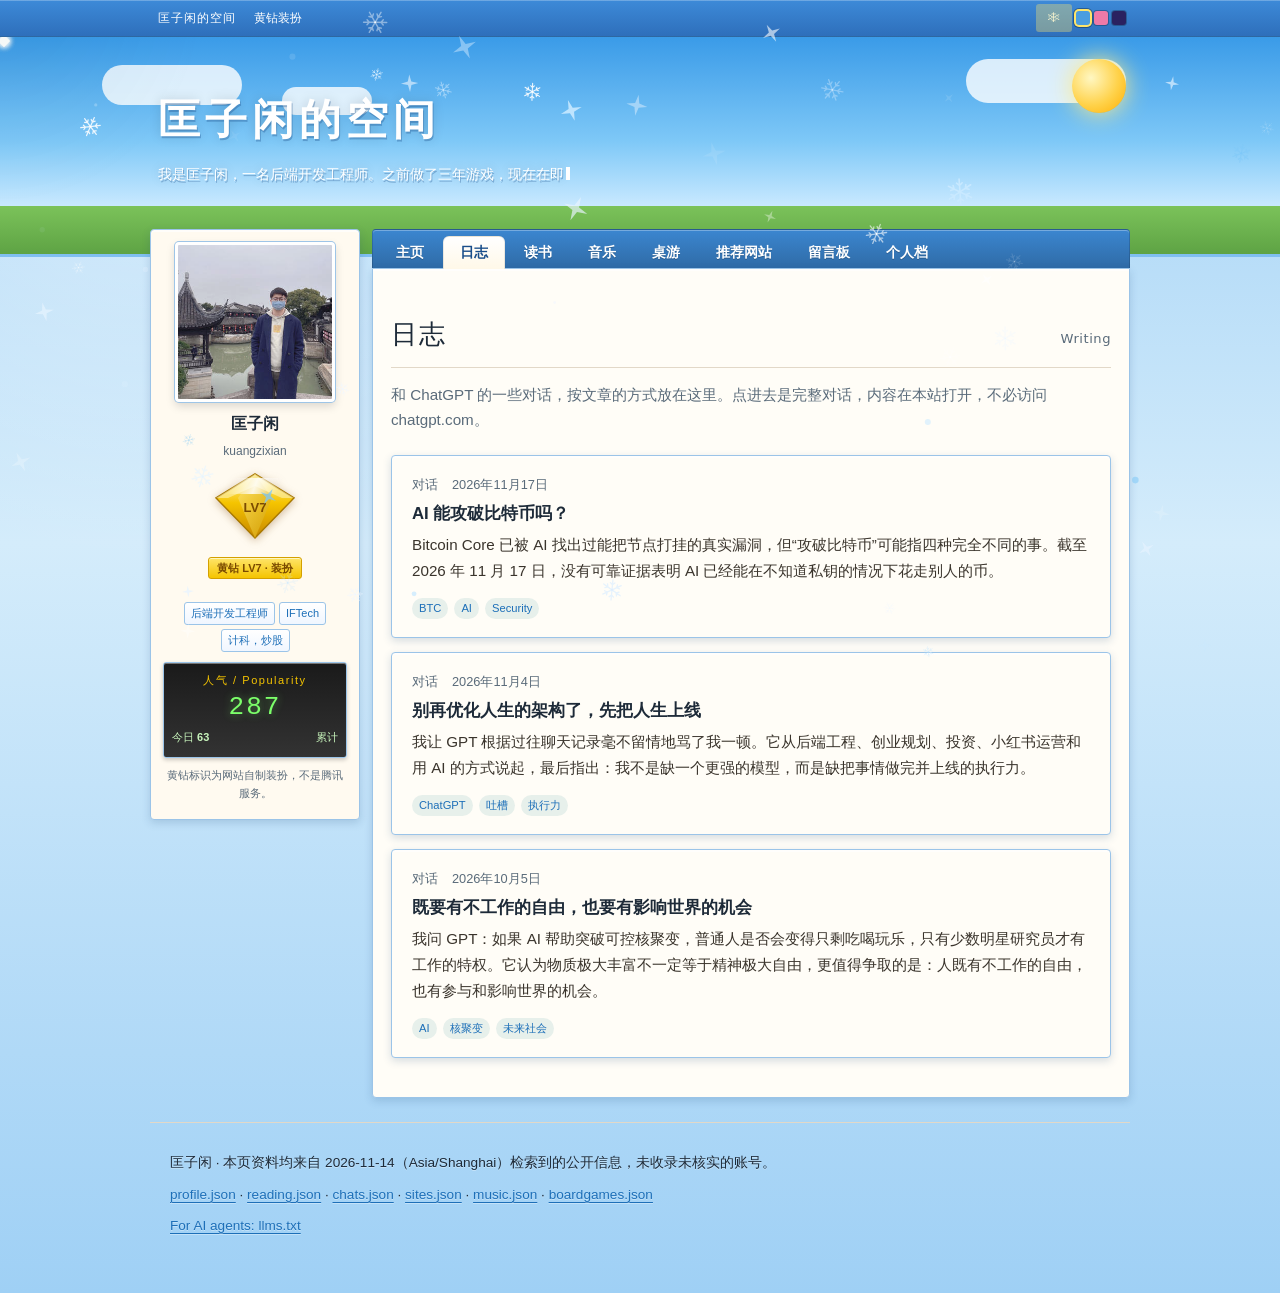
==== commit 9e5ee3b8: "Add the X / Twitter profile to social links." ====
--- a/chat.html
+++ b/chat.html
@@ -71,7 +71,8 @@
       "https://juejin.cn/user/395479918591006",
       "https://m.okjike.com/users/7200D7D3-3A5A-47E7-B206-FC4033D97E0F",
       "https://github.com/kuangzixian",
-      "https://www.zhihu.com/people/b26a1e7eb8e8f94af557647b44bf1bad"
+      "https://www.zhihu.com/people/b26a1e7eb8e8f94af557647b44bf1bad",
+      "https://x.com/kuangjg"
     ]
   }
   </script>
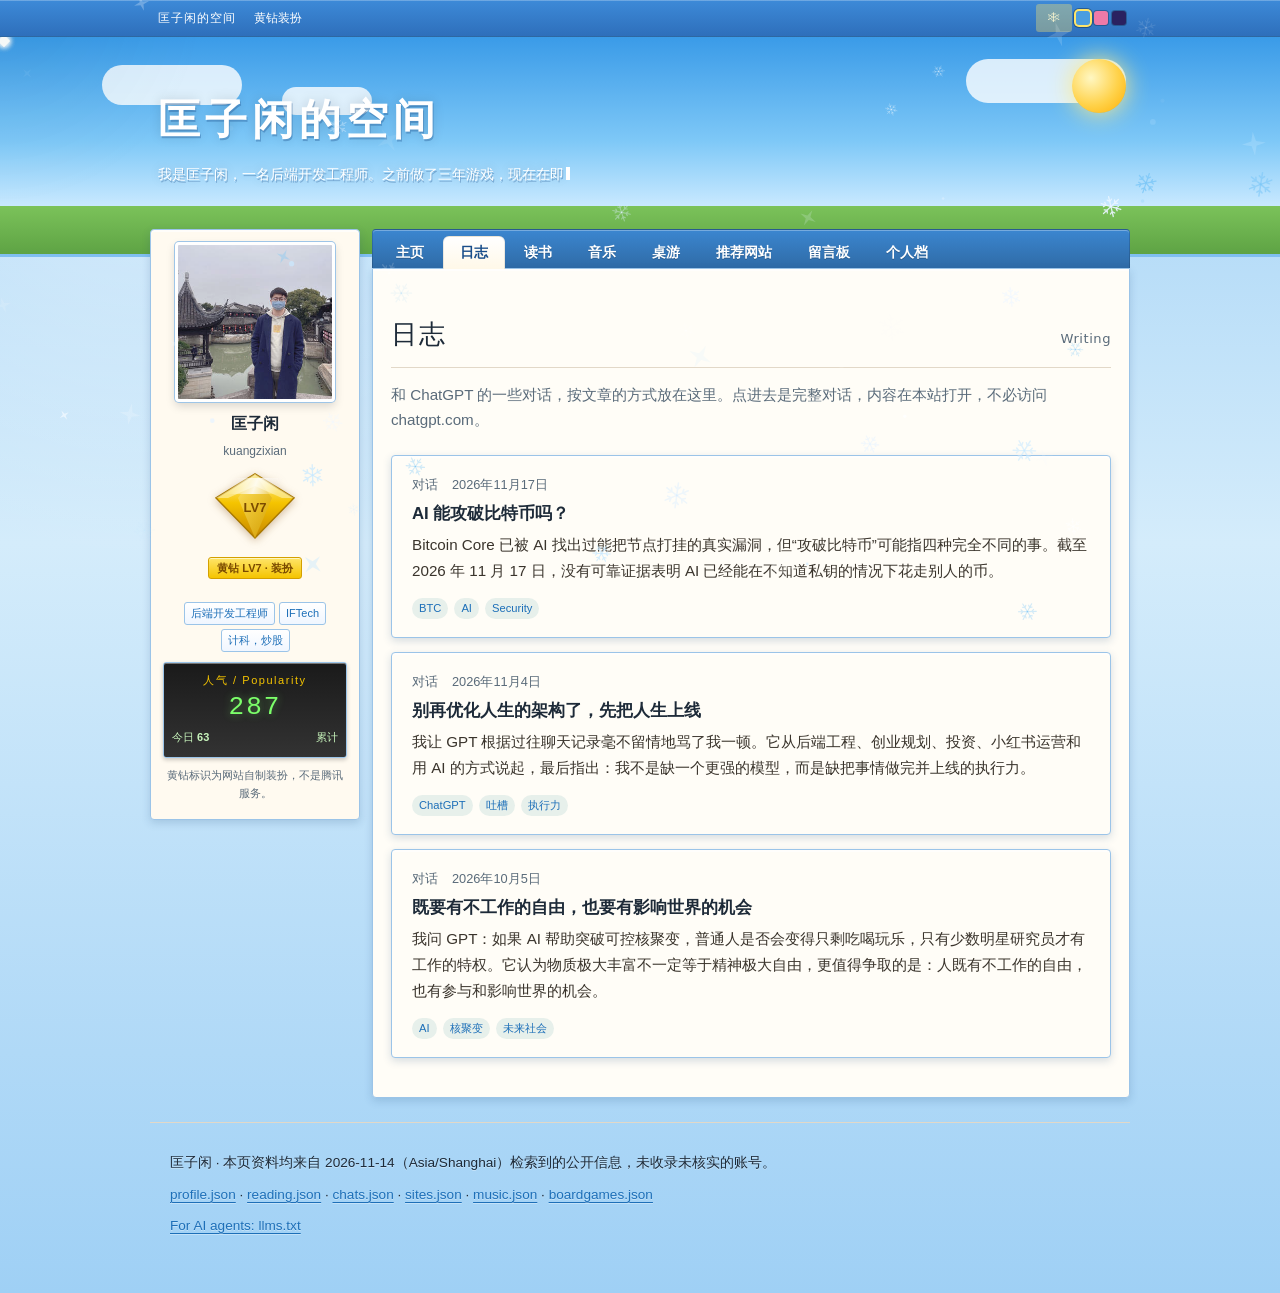
==== commit c8ae79a7: "Remove unlisted social platforms and put GitHub, Jike, and X first. Drop Xiaohongshu, Weibo, Douyin," ====
--- a/chat.html
+++ b/chat.html
@@ -68,11 +68,10 @@
     "jobTitle": "后端开发工程师",
     "description": "匡子闲（kuangzixian）是一名后端开发工程师。他之前做了三年游戏，现在在即刻做后端开发。业余开发了 EasyOffer，用 GitHub 项目经历帮工程师整理简历，也做了 EasyLife，方便读者按问题查找有出处的生活建议。",
     "sameAs": [
-      "https://juejin.cn/user/395479918591006",
+      "https://github.com/kuangzixian",
       "https://m.okjike.com/users/7200D7D3-3A5A-47E7-B206-FC4033D97E0F",
-      "https://github.com/kuangzixian",
-      "https://www.zhihu.com/people/b26a1e7eb8e8f94af557647b44bf1bad",
-      "https://x.com/kuangjg"
+      "https://x.com/kuangjg",
+      "https://www.zhihu.com/people/b26a1e7eb8e8f94af557647b44bf1bad"
     ]
   }
   </script>
